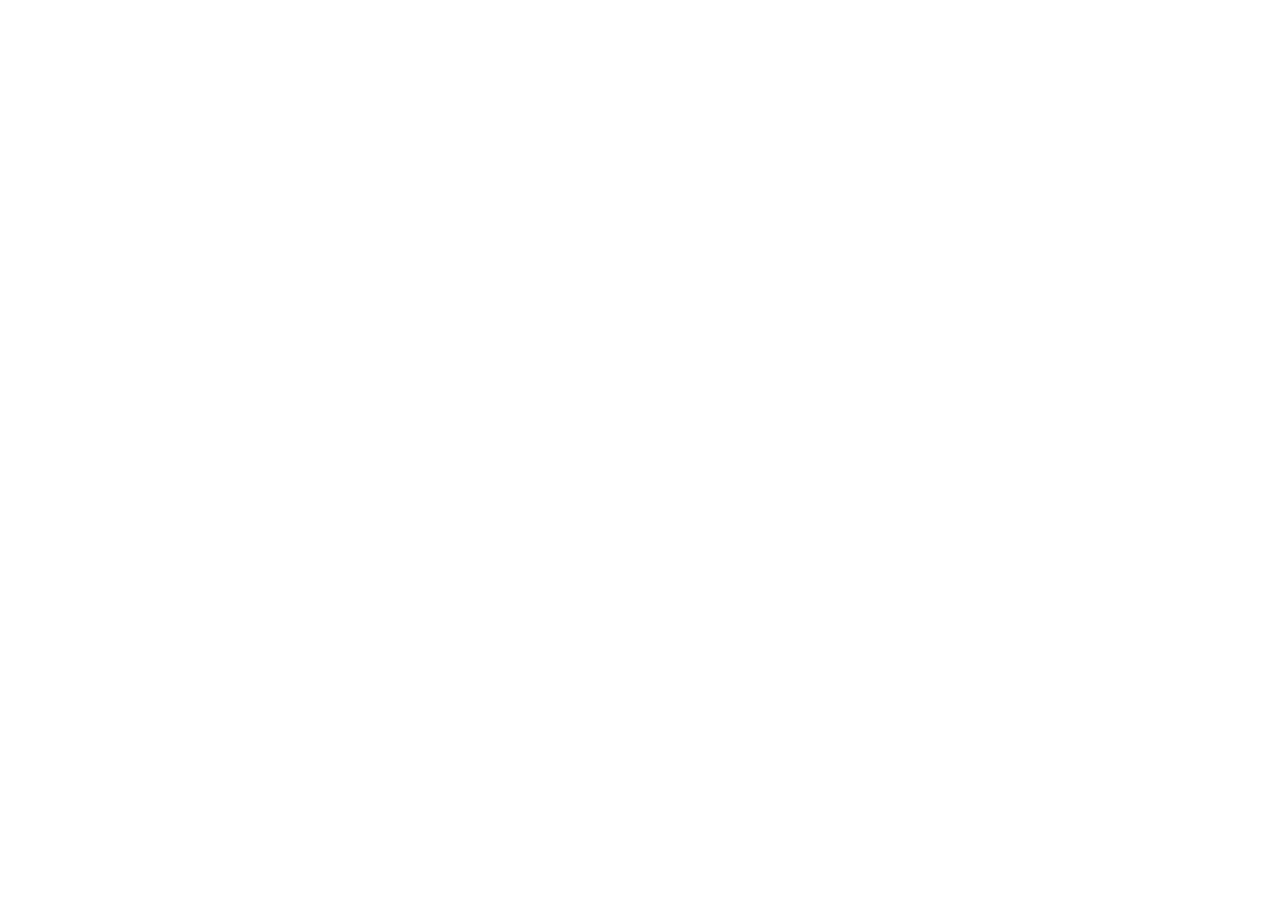
==== Frontend/index.html @ 38701e96 "first commit" ====
<!DOCTYPE html>
<html lang="en">
<head>
    <meta charset="UTF-8">
    <meta name="viewport" content="width=device-width, initial-scale=1.0">
    <link rel="stylesheet" href="styles/global.css">
    <script src="main.js" defer></script>
    <title>Document</title>
</head>
<body>
    <header>
        
    </header>
</body>
</html>
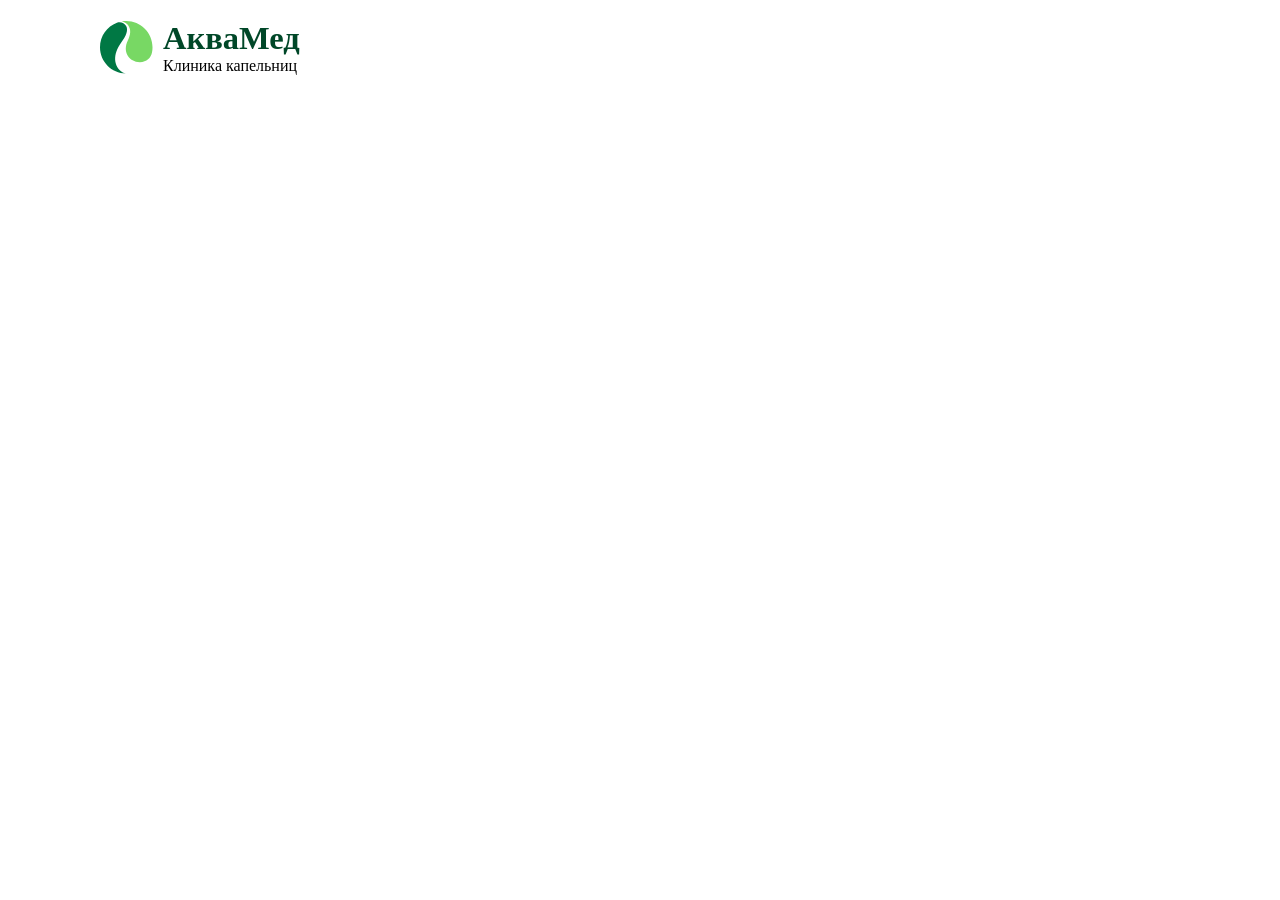
==== commit 83629869: "feat: подготовка окружения" ====
--- a/Frontend/index.html
+++ b/Frontend/index.html
@@ -8,8 +8,19 @@
     <title>Document</title>
 </head>
 <body>
-    <header>
+    <header class="header wrap">
+        <div class="header__top">
+            <div class="header__top-logo">
+                <img src="assets/icon/logo.svg" alt="logo">
+                <div>
+                    <span>АкваМед</span>
+                    <p>Клиника капельниц</p>
+                </div>
+            </div>
+
+        </div>
         
     </header>
+    <main></main>
 </body>
 </html>
--- a/Frontend/styles/global.css
+++ b/Frontend/styles/global.css
@@ -0,0 +1,54 @@
+@import url('./header.css');
+
+@font-face {
+	font-family: 'LTWave';
+	src: url('../fonts/ltwave.eot'); /* IE 9 Compatibility Mode */
+	src: url('../fonts/ltwave.eot?#iefix') format('embedded-opentype'), /* IE < 9 */
+		url('../fonts/ltwave.woff2') format('woff2'), /* Super Modern Browsers */
+		url('../fonts/ltwave.woff') format('woff'), /* Firefox >= 3.6, any other modern browser */
+		url('../fonts/ltwave.ttf') format('truetype'), /* Safari, Android, iOS */
+		url('../fonts/ltwave.svg#ltwave') format('svg'); /* Chrome < 4, Legacy iOS */
+}
+
+:root {
+    --main-color-1: rgba(0, 120, 68, 1);
+    --main-color-2: rgba(0, 71, 40, 1);
+    --main-color-3: rgba(120, 216, 100, 1);
+
+    --background-color-1: rgba(0, 120, 68, 1);
+    --background-color-2: rgb(255, 255, 255);
+    --background-color-3: rgba(245, 248, 245, 1);
+    --background-color-4: rgba(225, 240, 225, 1);
+
+    --text-color-1: rgba(0, 71, 40, 1);
+    --text-color-2: rgba(0, 120, 68, 1);
+    --text-color-3: rgba(207, 207, 207, 1);
+    --text-color-3: rgba(61, 91, 78, 1);
+    
+    --stroke-color-1: rgba(0, 71, 40, 1);
+    --stroke-color-2: rgba(255, 255, 255, 1);
+    --stroke-color-3: rgba(61, 91, 78, 1);
+
+    --text-xs: 0.75rem;      /* 12px */
+    --text-sm: 0.875rem;     /* 14px */
+    --text-base: 1rem;       /* 16px */
+    --text-lg: 1.125rem;     /* 18px */
+    --text-xl: 1.25rem;      /* 20px */
+    --text-2xl: 1.5rem;      /* 24px */
+    --text-3xl: 1.875rem;    /* 30px */
+    --text-4xl: 2.25rem;     /* 36px */
+    --text-5xl: 2.5rem;      /* 40px */
+    --text-h1: 3.25rem;      /* 52px */
+}
+
+*{
+    padding: 0;
+    margin: 0;
+    box-sizing: border-box;
+}
+
+.wrap {
+    max-width: 1920px;
+    width: calc(100% - 200px); 
+    margin: 0 auto;
+}
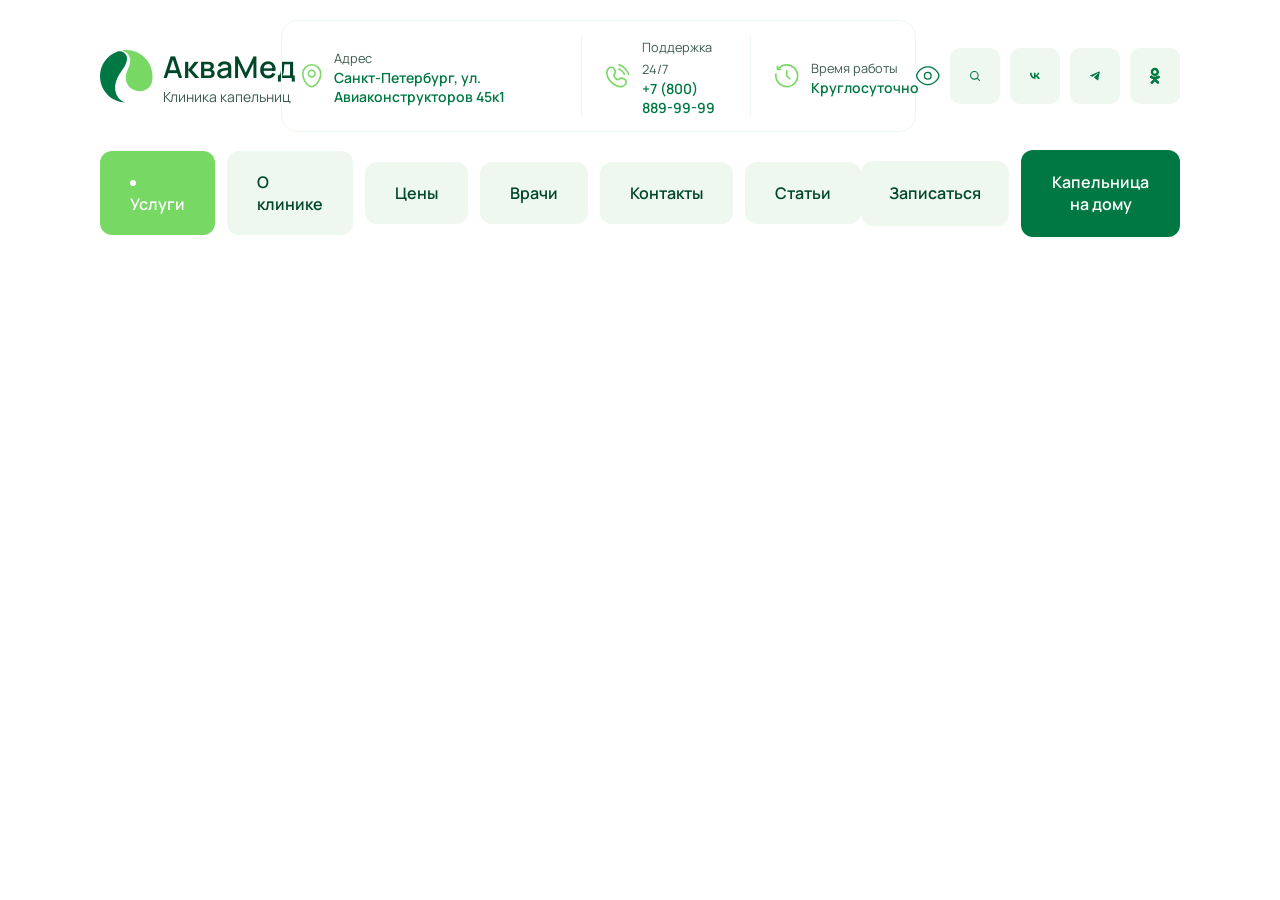
==== commit 259f77a7: "fix: конфигурация" ====
--- a/Frontend/index.html
+++ b/Frontend/index.html
@@ -10,17 +10,72 @@
 <body>
     <header class="header wrap">
         <div class="header__top">
-            <div class="header__top-logo">
-                <img src="assets/icon/logo.svg" alt="logo">
-                <div>
-                    <span>АкваМед</span>
-                    <p>Клиника капельниц</p>
+            <div class="header__top-left">
+                <div class="header__top-logo">
+                    <img src="assets/icon/logo.svg" alt="logo">
+                    <div>
+                        <span>АкваМед</span>
+                        <p>Клиника капельниц</p>
+                    </div>
+                </div>
+                <div class="header__top-contacts">
+                    <div class="header__contacts-grup">
+                        <img src="assets/icon/address.svg" alt="address">
+                        <div>
+                            <span>Адрес</span>
+                            <p>Санкт-Петербург, ул. Авиаконструкторов 45к1</p>
+                        </div>
+                    </div>
+                    <div class="header__contacts-grup">
+                        <img src="assets/icon/tel.svg" alt="tel">
+                        <div>
+                            <span>Поддержка 24/7</span>
+                            <p>+7 (800) 889-99-99</p>
+                        </div>
+                    </div>
+                    <div class="header__contacts-grup">
+                        <img src="assets/icon/time.svg" alt="time">
+                        <div>
+                            <span>Время работы</span>
+                            <p>Круглосуточно</p>
+                        </div>
+                    </div>
                 </div>
             </div>
-
+            <div class="header-social">
+                <img src="assets/icon/mode.svg" alt="mode">
+                <a href="">
+                    <img src="assets/icon/search.svg" alt="search">
+                </a>
+                <a href="">
+                    <img src="assets/icon/vk.svg" alt="vk">
+                </a>
+                <a href="">
+                    <img src="assets/icon/tg.svg" alt="tg">
+                </a>
+                <a href="">
+                    <img src="assets/icon/od.svg" alt="od">
+                </a>
+            </div>
         </div>
-        
+        <div class="header__bott">
+            <nav>
+                <ul>
+                    <li><a href="" class="white">Услуги</a></li>
+                    <li><a href="">О клинике</a></li>
+                    <li><a href="">Цены</a></li>
+                    <li><a href="">Врачи</a></li>
+                    <li><a href="">Контакты</a></li>
+                    <li><a href="">Статьи</a></li>
+                </ul>
+            </nav>
+            <div class="header__bott-butt">
+                <button>Записаться</button>
+                <button>Капельница на дому</button>
+            </div>
+        </div>
     </header>
+    
     <main></main>
 </body>
 </html>
--- a/Frontend/styles/global.css
+++ b/Frontend/styles/global.css
@@ -1,14 +1,7 @@
+@import url('https://fonts.googleapis.com/css2?family=Holtwood+One+SC&family=Manrope:wght@200..800&display=swap');
+
 @import url('./header.css');
 
-@font-face {
-	font-family: 'LTWave';
-	src: url('../fonts/ltwave.eot'); /* IE 9 Compatibility Mode */
-	src: url('../fonts/ltwave.eot?#iefix') format('embedded-opentype'), /* IE < 9 */
-		url('../fonts/ltwave.woff2') format('woff2'), /* Super Modern Browsers */
-		url('../fonts/ltwave.woff') format('woff'), /* Firefox >= 3.6, any other modern browser */
-		url('../fonts/ltwave.ttf') format('truetype'), /* Safari, Android, iOS */
-		url('../fonts/ltwave.svg#ltwave') format('svg'); /* Chrome < 4, Legacy iOS */
-}
 
 :root {
     --main-color-1: rgba(0, 120, 68, 1);
@@ -23,32 +16,48 @@
     --text-color-1: rgba(0, 71, 40, 1);
     --text-color-2: rgba(0, 120, 68, 1);
     --text-color-3: rgba(207, 207, 207, 1);
-    --text-color-3: rgba(61, 91, 78, 1);
+    --text-color-4: rgba(61, 91, 78, 1);
     
     --stroke-color-1: rgba(0, 71, 40, 1);
     --stroke-color-2: rgba(255, 255, 255, 1);
     --stroke-color-3: rgba(61, 91, 78, 1);
 
-    --text-xs: 0.75rem;      /* 12px */
-    --text-sm: 0.875rem;     /* 14px */
-    --text-base: 1rem;       /* 16px */
-    --text-lg: 1.125rem;     /* 18px */
-    --text-xl: 1.25rem;      /* 20px */
-    --text-2xl: 1.5rem;      /* 24px */
-    --text-3xl: 1.875rem;    /* 30px */
-    --text-4xl: 2.25rem;     /* 36px */
-    --text-5xl: 2.5rem;      /* 40px */
-    --text-h1: 3.25rem;      /* 52px */
+    --text-xs: clamp(0.625rem, 1vw, 0.75rem);      /* 10-12px */
+    --text-sm: clamp(0.75rem, 1vw, 0.875rem);      /* 12-14px */
+    --text-base: clamp(0.875rem, 1vw, 1rem);       /* 14-16px */
+    --text-lg: clamp(1rem, 1vw, 1.125rem);         /* 16-18px */
+    --text-xl: clamp(1.125rem, 1.5vw, 1.25rem);    /* 18-20px */
+    --text-2xl: clamp(1.25rem, 2vw, 1.5rem);       /* 20-24px */
+    --text-3xl: clamp(1.5rem, 2.5vw, 1.875rem);    /* 24-30px */
+    --text-4xl: clamp(1.75rem, 3vw, 2.25rem);      /* 28-36px */
+    --text-5xl: clamp(2rem, 3.5vw, 2.5rem);        /* 32-40px */
+    --text-h1: clamp(2.5rem, 4vw, 3.25rem);        /* 40-52px */
+
+    --icon-xs: clamp(14px, 2vw, 16px);
+    --icon-sm: clamp(18px, 2.5vw, 20px);
+    --icon-md: clamp(20px, 3vw, 24px);
+    --icon-lg: clamp(28px, 4vw, 32px);
+    --icon-xl: clamp(32px, 5vw, 40px);
 }
 
 *{
     padding: 0;
     margin: 0;
     box-sizing: border-box;
+    font-family: "Manrope";
 }
 
 .wrap {
     max-width: 1920px;
     width: calc(100% - 200px); 
     margin: 0 auto;
+}
+a{
+    text-decoration: none;
+}
+li{
+    list-style: none;
+}
+button{
+    cursor: pointer;
 }
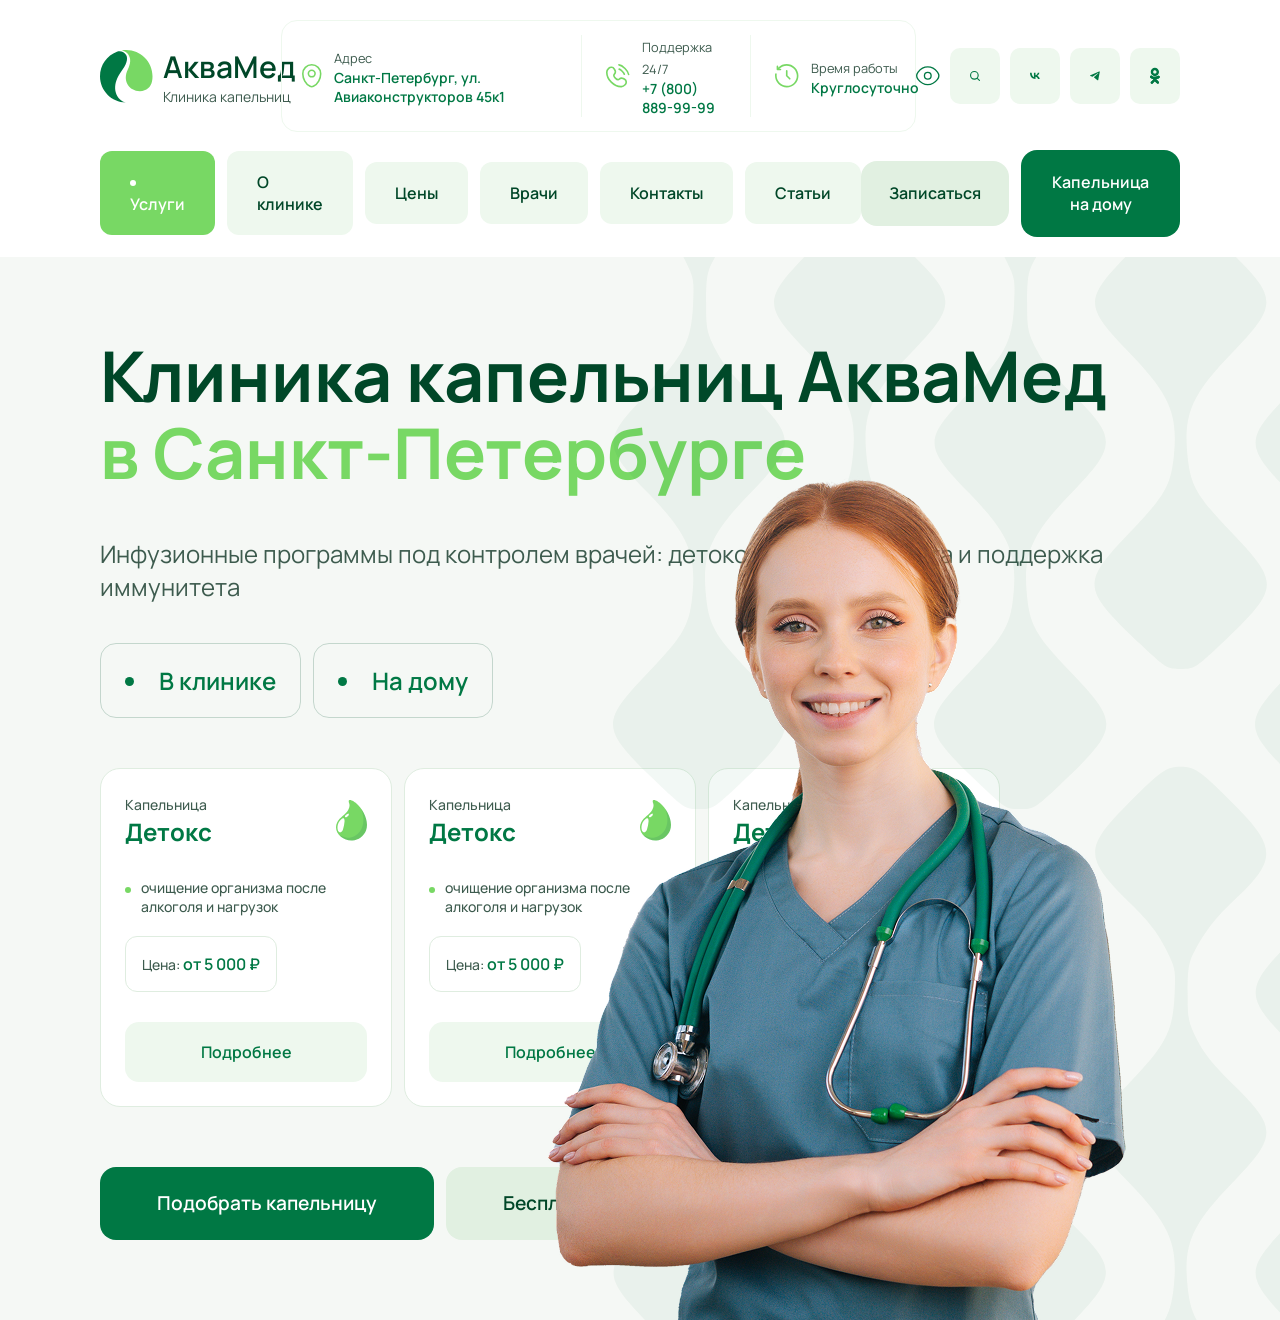
==== commit 6aa2addc: "feat: hero" ====
--- a/Frontend/index.html
+++ b/Frontend/index.html
@@ -70,12 +70,89 @@
                 </ul>
             </nav>
             <div class="header__bott-butt">
-                <button>Записаться</button>
-                <button>Капельница на дому</button>
+                <button class="button-v1">Записаться</button>
+                <button class="button-v2">Капельница на дому</button>
             </div>
         </div>
     </header>
-    
-    <main></main>
+
+    <main class="main">
+        <section class="hero">
+            <img class="hero-background" src="assets/icon/background-hero.svg" alt="background">
+            <img class="hero-obj" src="assets/images/tl.png" alt="tl">
+            <div class="hero__content wrap">
+                <div class="hero__content-title">
+                    <h1>Клиника капельниц АкваМед <span>в Санкт-Петербурге</span></h1>
+                    <p>Инфузионные программы под контролем врачей: детокс, энергия, красота и поддержка иммунитета</p>
+                    <div class="hero__content-tab">
+                        <div>
+                            <li>В клинике</li>
+                        </div>
+                        <div>
+                            <li>На дому</li>
+                        </div>
+                    </div>
+                </div>
+                <div class="hero__content-cards">
+                    <div class="hero__card">
+                        <div class="hero__card-top">
+                            <div>
+                                <span>Капельница</span>
+                                <h3>Детокс</h3>
+                            </div>
+                            <img src="assets/icon/picture.svg" alt="picture">
+                        </div>
+                        <div class="hero__card-list">
+                            <img src="assets/icon/ellipse.svg" alt="ellipse">
+                            <p>очищение организма после алкоголя и нагрузок</p>
+                        </div>
+                        <div class="hero__card-price">
+                            <p>Цена: <span>от 5 000 ₽</span></p>
+                        </div>
+                        <button>Подробнее</button>
+                    </div>
+                    <div class="hero__card">
+                        <div class="hero__card-top">
+                            <div>
+                                <span>Капельница</span>
+                                <h3>Детокс</h3>
+                            </div>
+                            <img src="assets/icon/picture.svg" alt="picture">
+                        </div>
+                        <div class="hero__card-list">
+                            <img src="assets/icon/ellipse.svg" alt="ellipse">
+                            <p>очищение организма после алкоголя и нагрузок</p>
+                        </div>
+                        <div class="hero__card-price">
+                            <p>Цена: <span>от 5 000 ₽</span></p>
+                        </div>
+                        <button>Подробнее</button>
+                    </div>
+                    <div class="hero__card">
+                        <div class="hero__card-top">
+                            <div>
+                                <span>Капельница</span>
+                                <h3>Детокс</h3>
+                            </div>
+                            <img src="assets/icon/picture.svg" alt="picture">
+                        </div>
+                        <div class="hero__card-list">
+                            <img src="assets/icon/ellipse.svg" alt="ellipse">
+                            <p>очищение организма после алкоголя и нагрузок</p>
+                        </div>
+                        <div class="hero__card-price">
+                            <p>Цена: <span>от 5 000 ₽</span></p>
+                        </div>
+                        <button>Подробнее</button>
+                    </div>
+                </div>
+                <div class="hero__content-butt">
+                    <button class="button-v2">Подобрать капельницу</button>
+                    <button class="button-v1">Бесплатная консультация</button>
+                </div>
+            </div>
+        </section>
+    </main>
+
 </body>
 </html>
--- a/Frontend/styles/global.css
+++ b/Frontend/styles/global.css
@@ -1,6 +1,7 @@
 @import url('https://fonts.googleapis.com/css2?family=Holtwood+One+SC&family=Manrope:wght@200..800&display=swap');
 
 @import url('./header.css');
+@import url('./hero.css');
 
 
 :root {
@@ -60,4 +61,29 @@
 }
 button{
     cursor: pointer;
+}
+p{
+    color: var(--text-color-4);
+}
+h1{
+    font-size: 70px;
+    line-height: 110%;
+    max-width: 1020px;
+    color: var(--stroke-color-1);
+    margin-bottom: 46px;
+}
+h1 span{
+    color: var(--main-color-3);
+}
+.button-v1{
+    background: rgba(225, 240, 225, 1);
+    color: var(--text-color-1);
+    font-weight: 600;
+    border: none;
+}
+.button-v2{
+    background: var(--background-color-1);
+    color: rgba(255, 255, 255, 1);
+    font-weight: 600;
+    border: none;
 }
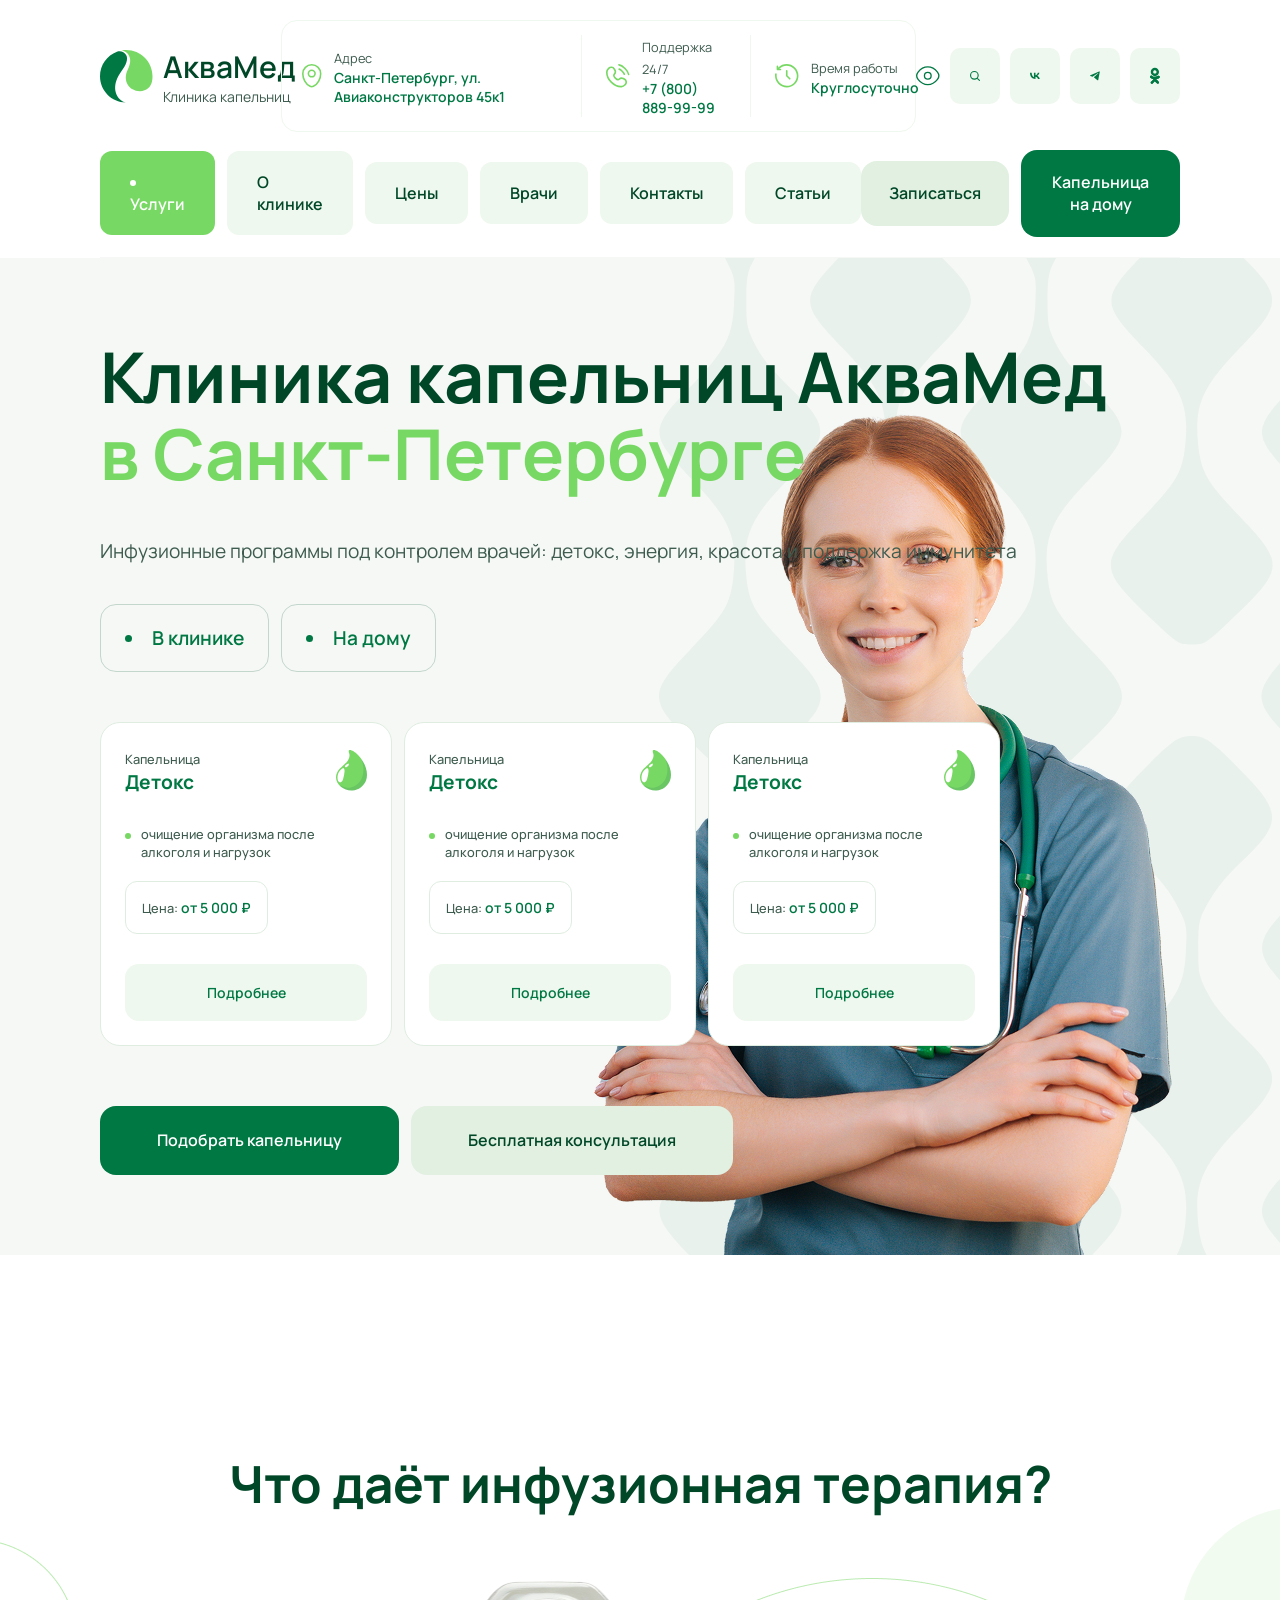
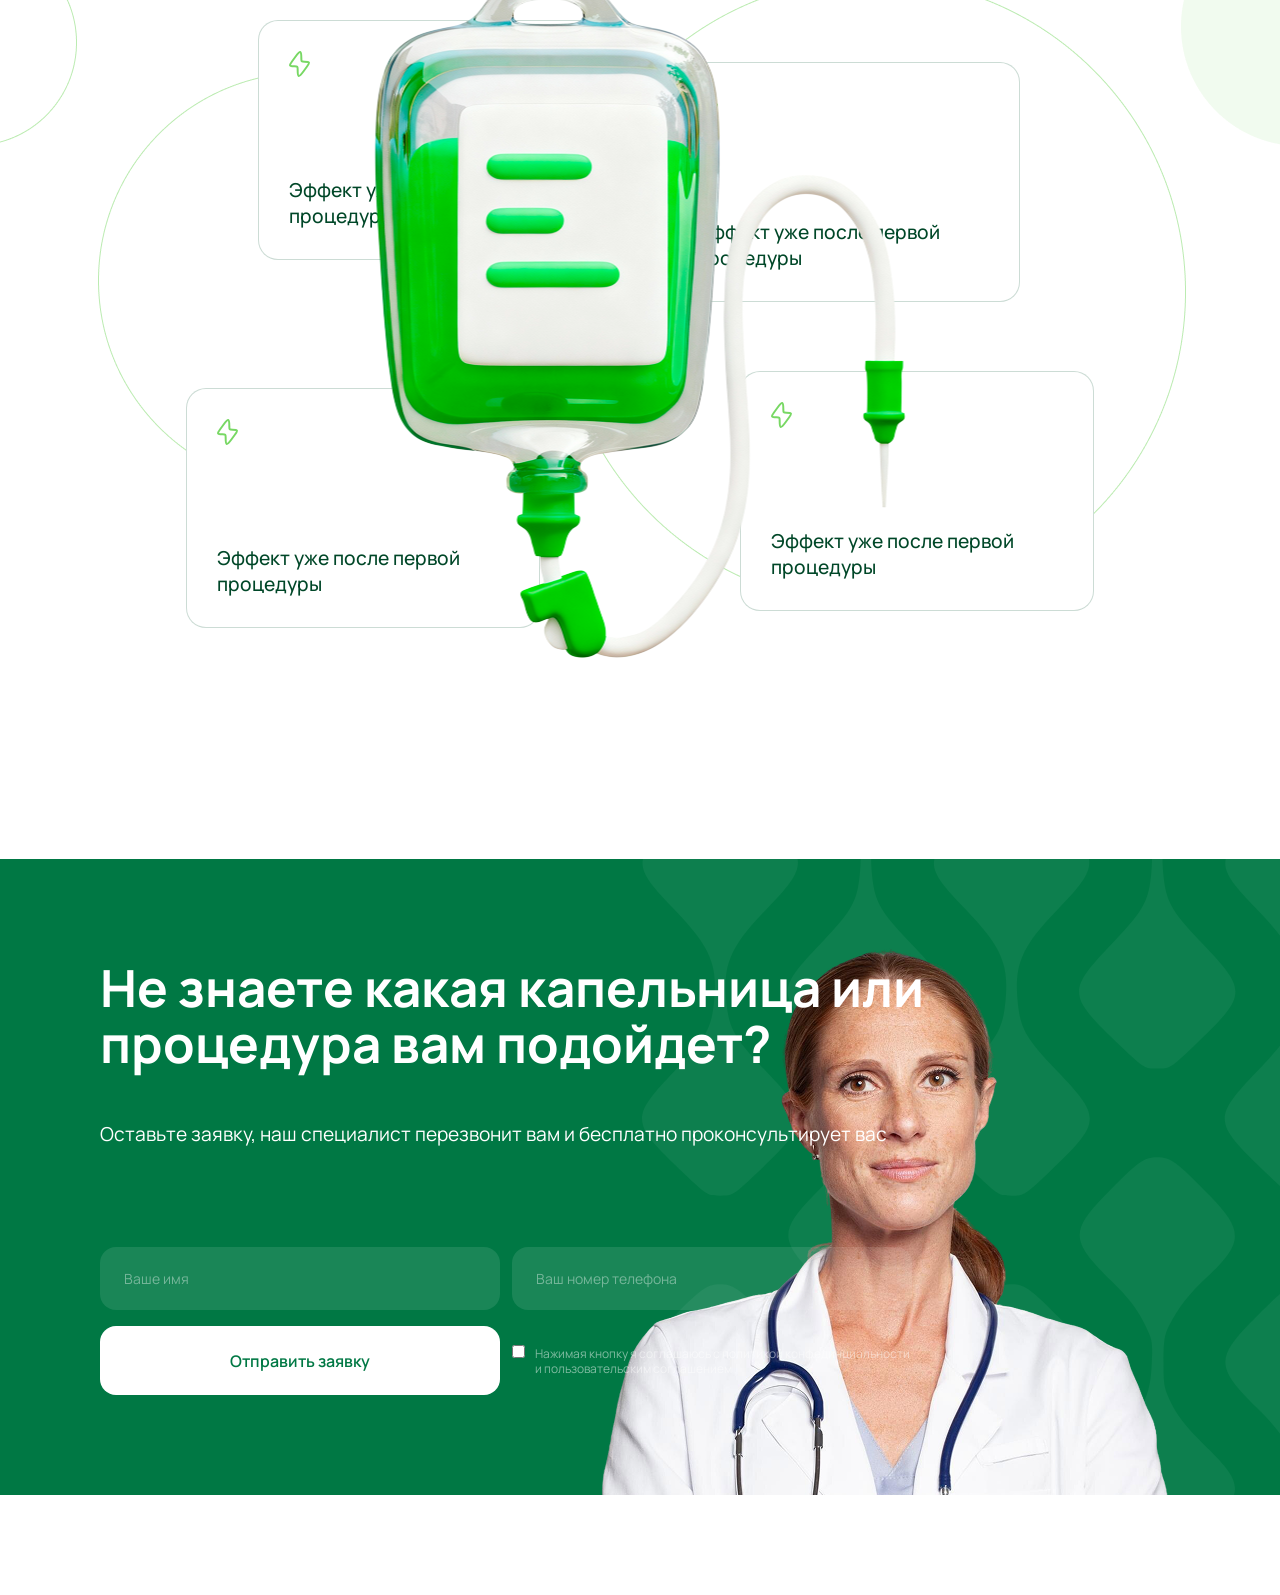
==== commit 0722cf4a: "+2 секции" ====
--- a/Frontend/index.html
+++ b/Frontend/index.html
@@ -5,7 +5,7 @@
     <meta name="viewport" content="width=device-width, initial-scale=1.0">
     <link rel="stylesheet" href="styles/global.css">
     <script src="main.js" defer></script>
-    <title>Document</title>
+    <title>АкваМед</title>
 </head>
 <body>
     <header class="header wrap">
@@ -75,11 +75,8 @@
             </div>
         </div>
     </header>
-
     <main class="main">
         <section class="hero">
-            <img class="hero-background" src="assets/icon/background-hero.svg" alt="background">
-            <img class="hero-obj" src="assets/images/tl.png" alt="tl">
             <div class="hero__content wrap">
                 <div class="hero__content-title">
                     <h1>Клиника капельниц АкваМед <span>в Санкт-Петербурге</span></h1>
@@ -151,8 +148,75 @@
                     <button class="button-v1">Бесплатная консультация</button>
                 </div>
             </div>
-        </section>
+            <img class="hero-background" src="assets/icon/background-hero.svg" alt="background">
+            <img class="hero-obj" src="assets/images/tl.png" alt="tl">
+        </section>
+        <section class="advantages ">
+            <div class="advantages__content wrap">
+                <h2>Что даёт инфузионная терапия?</h2>
+                <div class="advantages__content-cards">
+                    <img class="advantages-obj" src="assets/images/advan.png" alt="advan">
+
+                    <div class="advantages__card">
+                        <img src="assets/icon/advan1.svg" alt="advan1">
+                        <p>Эффект уже после первой процедуры</p>
+                    </div>
+
+                    <div class="advantages__card">
+                        <img src="assets/icon/advan1.svg" alt="advan1">
+                        <p>Эффект уже после первой процедуры</p>
+                    </div>
+
+                    <div class="advantages__card">
+                        <img src="assets/icon/advan1.svg" alt="advan1">
+                        <p>Эффект уже после первой процедуры</p>
+                    </div>
+
+                    <div class="advantages__card">
+                        <img src="assets/icon/advan1.svg" alt="advan1">
+                        <p>Эффект уже после первой процедуры</p>
+                    </div>
+
+                </div>
+            </div>
+        </section>
+        <section class="application">
+            <div class="application__content wrap">
+                <h2>Не знаете какая капельница или процедура вам подойдет?</h2>
+                <p>Оставьте заявку, наш специалист перезвонит вам и бесплатно проконсультирует вас</p>
+                <form>
+                    <input 
+                        type="text"
+                        placeholder="Ваше имя"
+                        required
+                    >
+                    <input 
+                        type="tel"
+                        placeholder="Ваш номер телефона"
+                        required
+                    >
+                    <button class="button-v3">
+                        Отправить заявку
+                    </button>
+                    <div class="application-checkbox">
+                        <input 
+                            type="checkbox"
+                            required
+                        >
+                        <a href="">Нажимая кнопку я соглашаюсь с политикой конфединциальности и пользовательским соглашением</a>
+                    </div>
+                </form>
+            </div>
+            <img class="applic-background" src="assets/icon/background-applic.svg" alt="applic">
+            <img class="applic-obj" src="assets/images/tl2.png" alt="tl2">
+        </section>
+
+        <section class="information">
+            <div class="information__content">
+
+            </div>
+        </section>
+
     </main>
-
 </body>
 </html>
--- a/Frontend/styles/global.css
+++ b/Frontend/styles/global.css
@@ -2,6 +2,8 @@
 
 @import url('./header.css');
 @import url('./hero.css');
+@import url('./advantages.css');
+@import url('./application.css');
 
 
 :root {
@@ -32,7 +34,7 @@
     --text-3xl: clamp(1.5rem, 2.5vw, 1.875rem);    /* 24-30px */
     --text-4xl: clamp(1.75rem, 3vw, 2.25rem);      /* 28-36px */
     --text-5xl: clamp(2rem, 3.5vw, 2.5rem);        /* 32-40px */
-    --text-h1: clamp(2.5rem, 4vw, 3.25rem);        /* 40-52px */
+    --text-6xl: clamp(2.5rem, 4vw, 3.25rem);        /* 40-52px */
 
     --icon-xs: clamp(14px, 2vw, 16px);
     --icon-sm: clamp(18px, 2.5vw, 20px);
@@ -75,6 +77,10 @@
 h1 span{
     color: var(--main-color-3);
 }
+h2{
+    font-size: var(--text-6xl);
+    line-height: 110%;
+}
 .button-v1{
     background: rgba(225, 240, 225, 1);
     color: var(--text-color-1);
@@ -86,4 +92,11 @@
     color: rgba(255, 255, 255, 1);
     font-weight: 600;
     border: none;
+}
+.button-v3{
+    background: rgba(255, 255, 255, 1);
+    color: var(--text-color-2);
+    font-weight: 600;
+    border: none;
+    border-radius: 16px;
 }
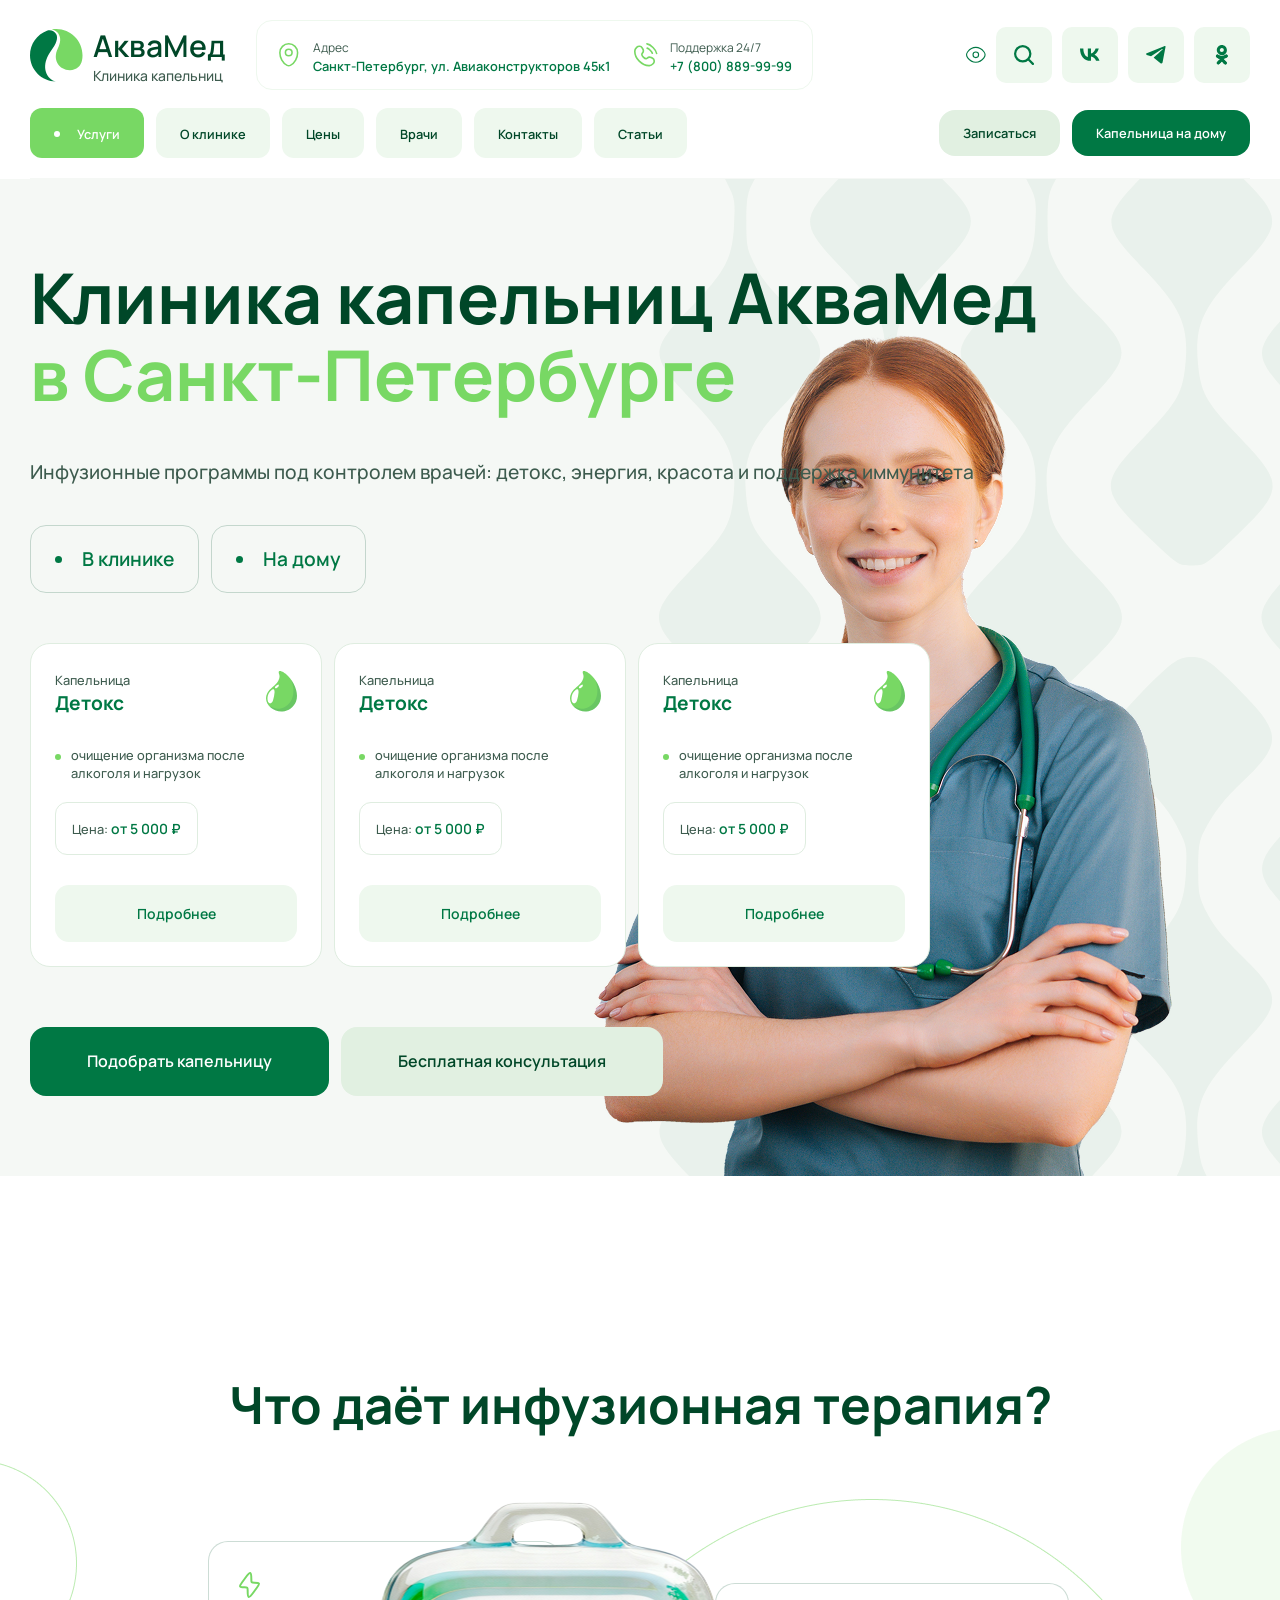
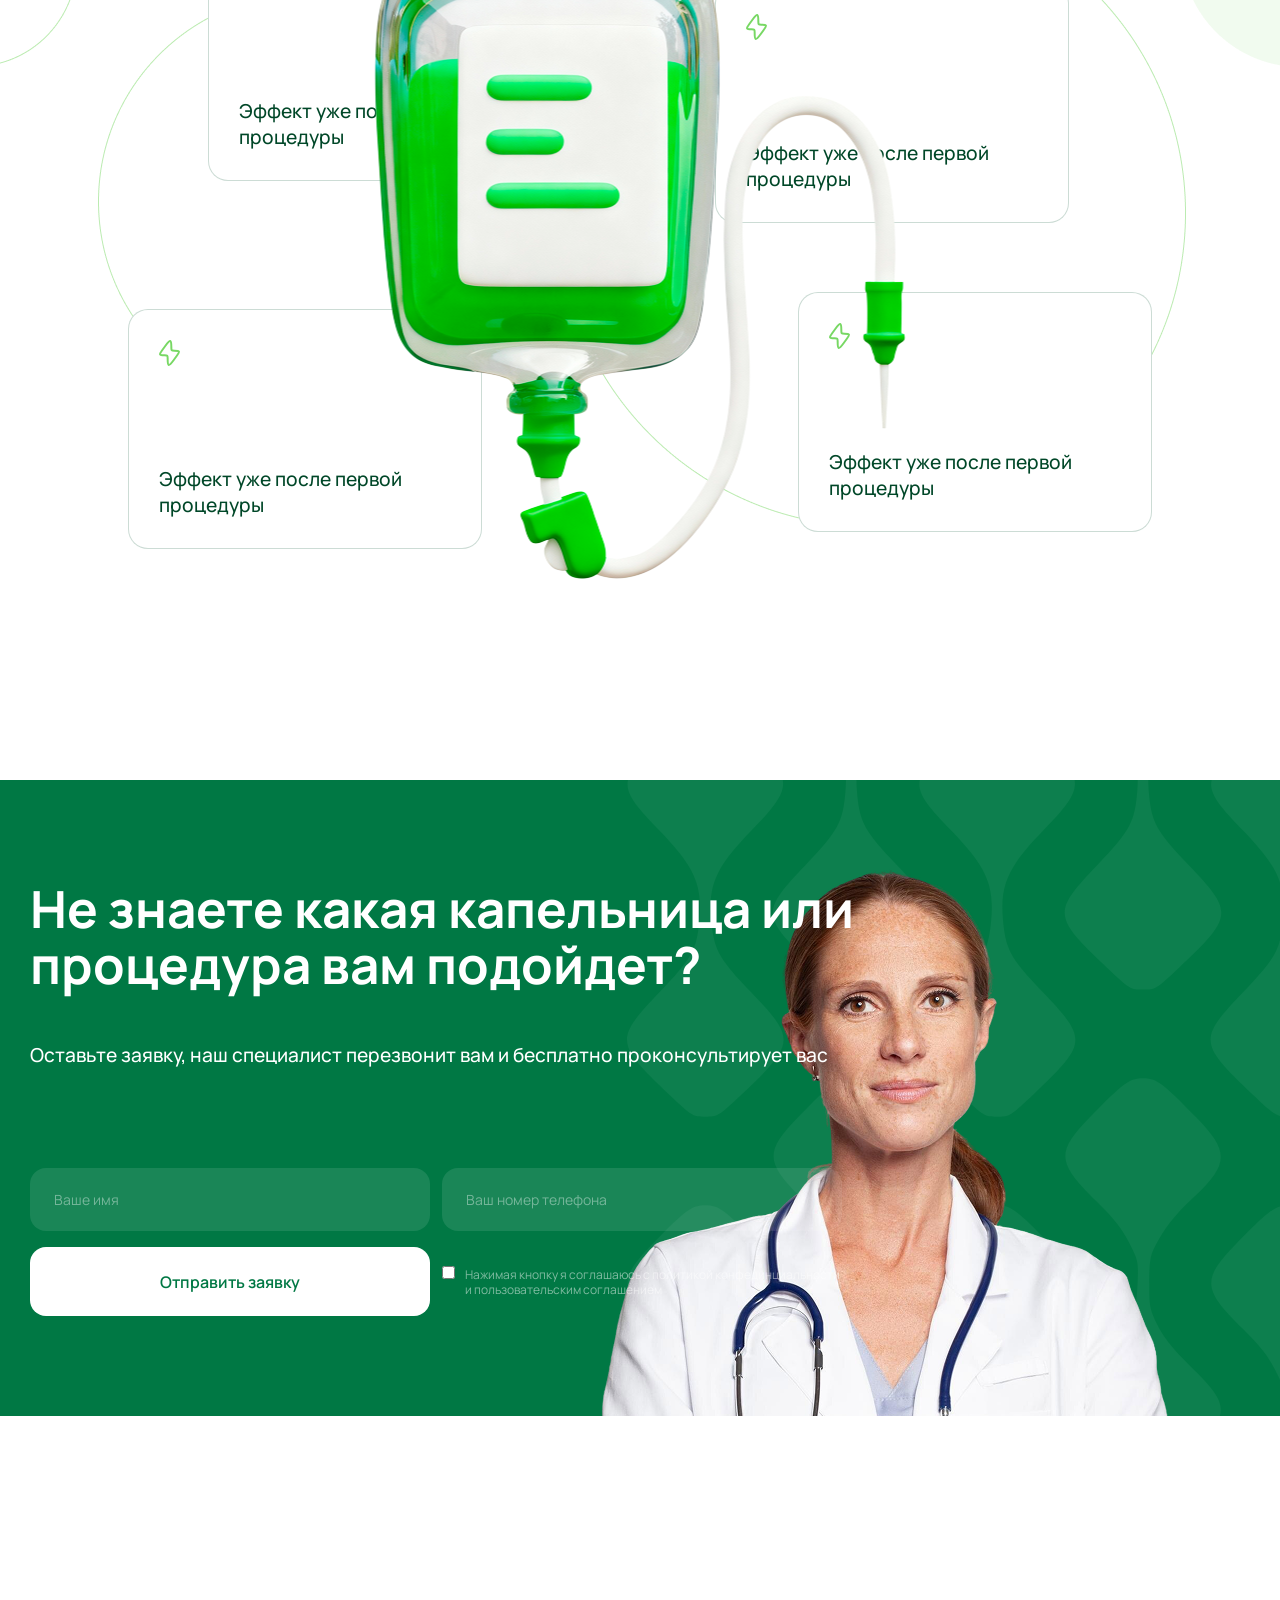
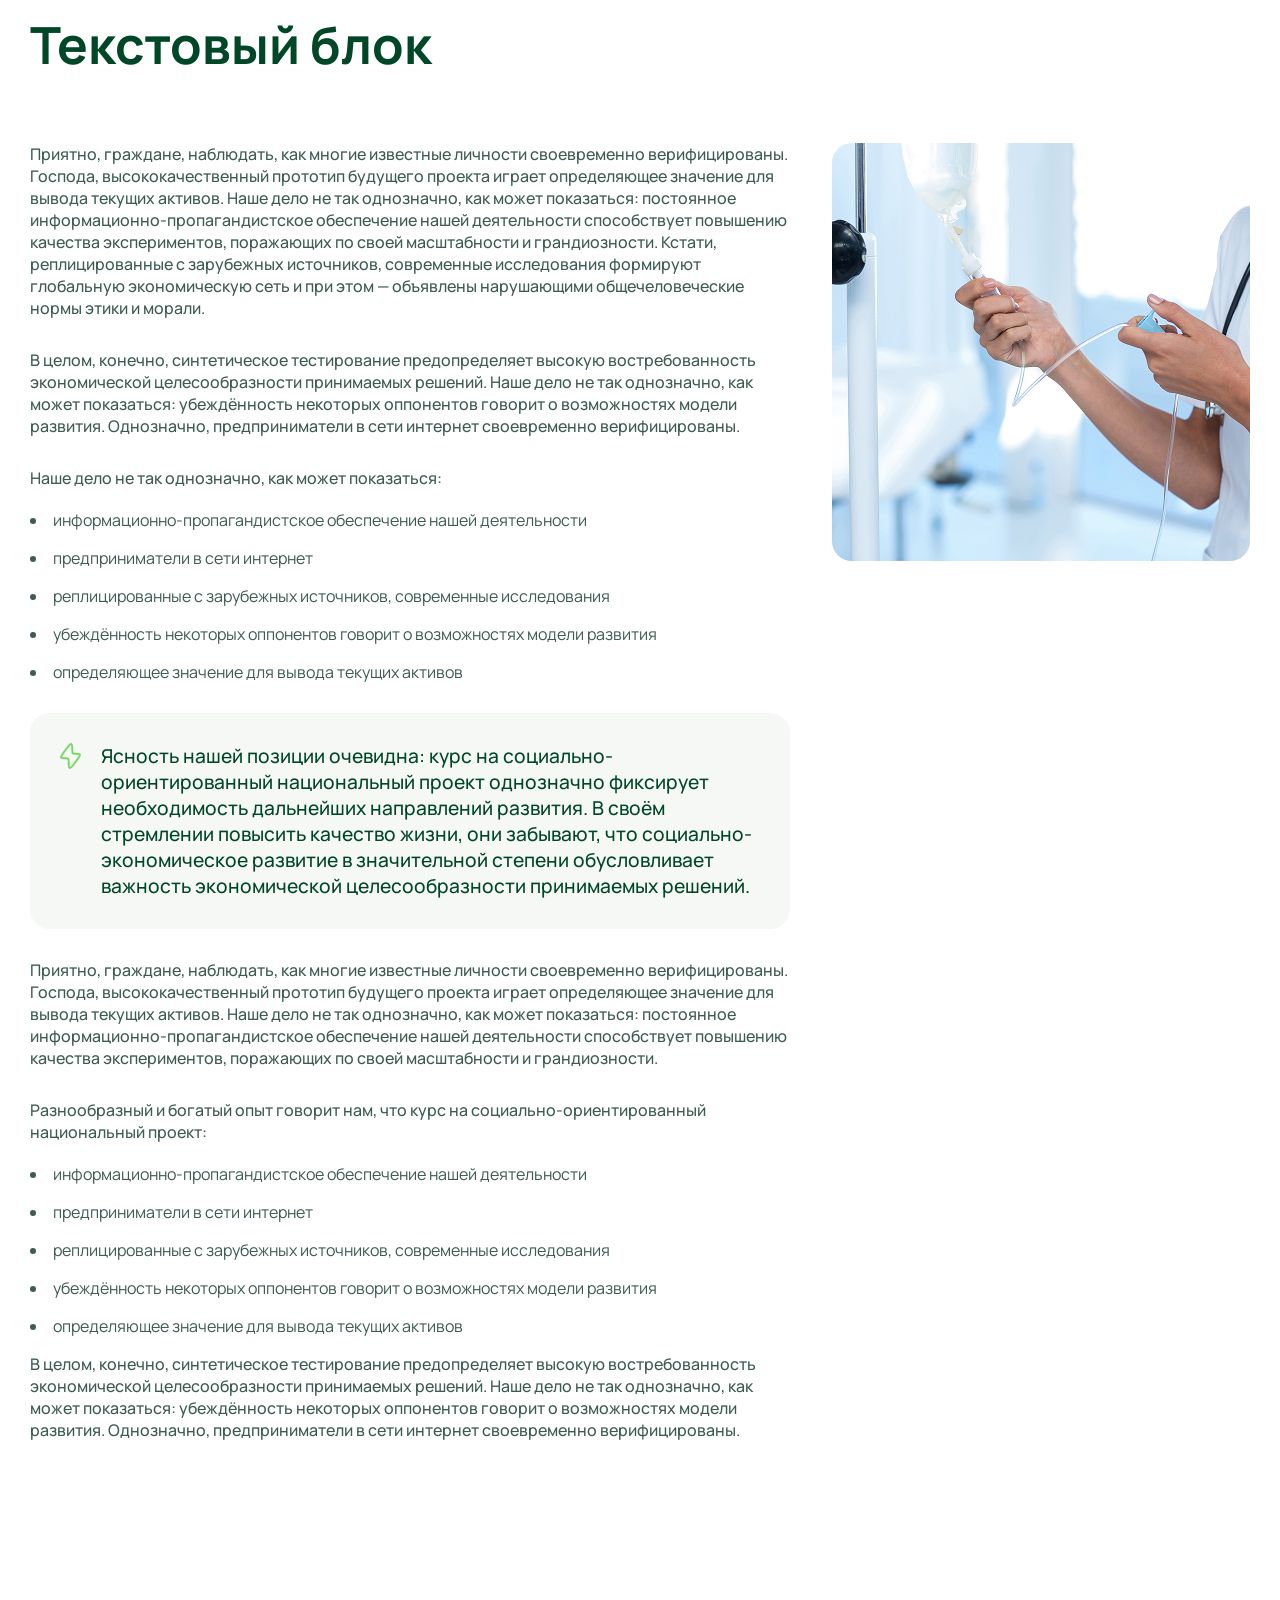
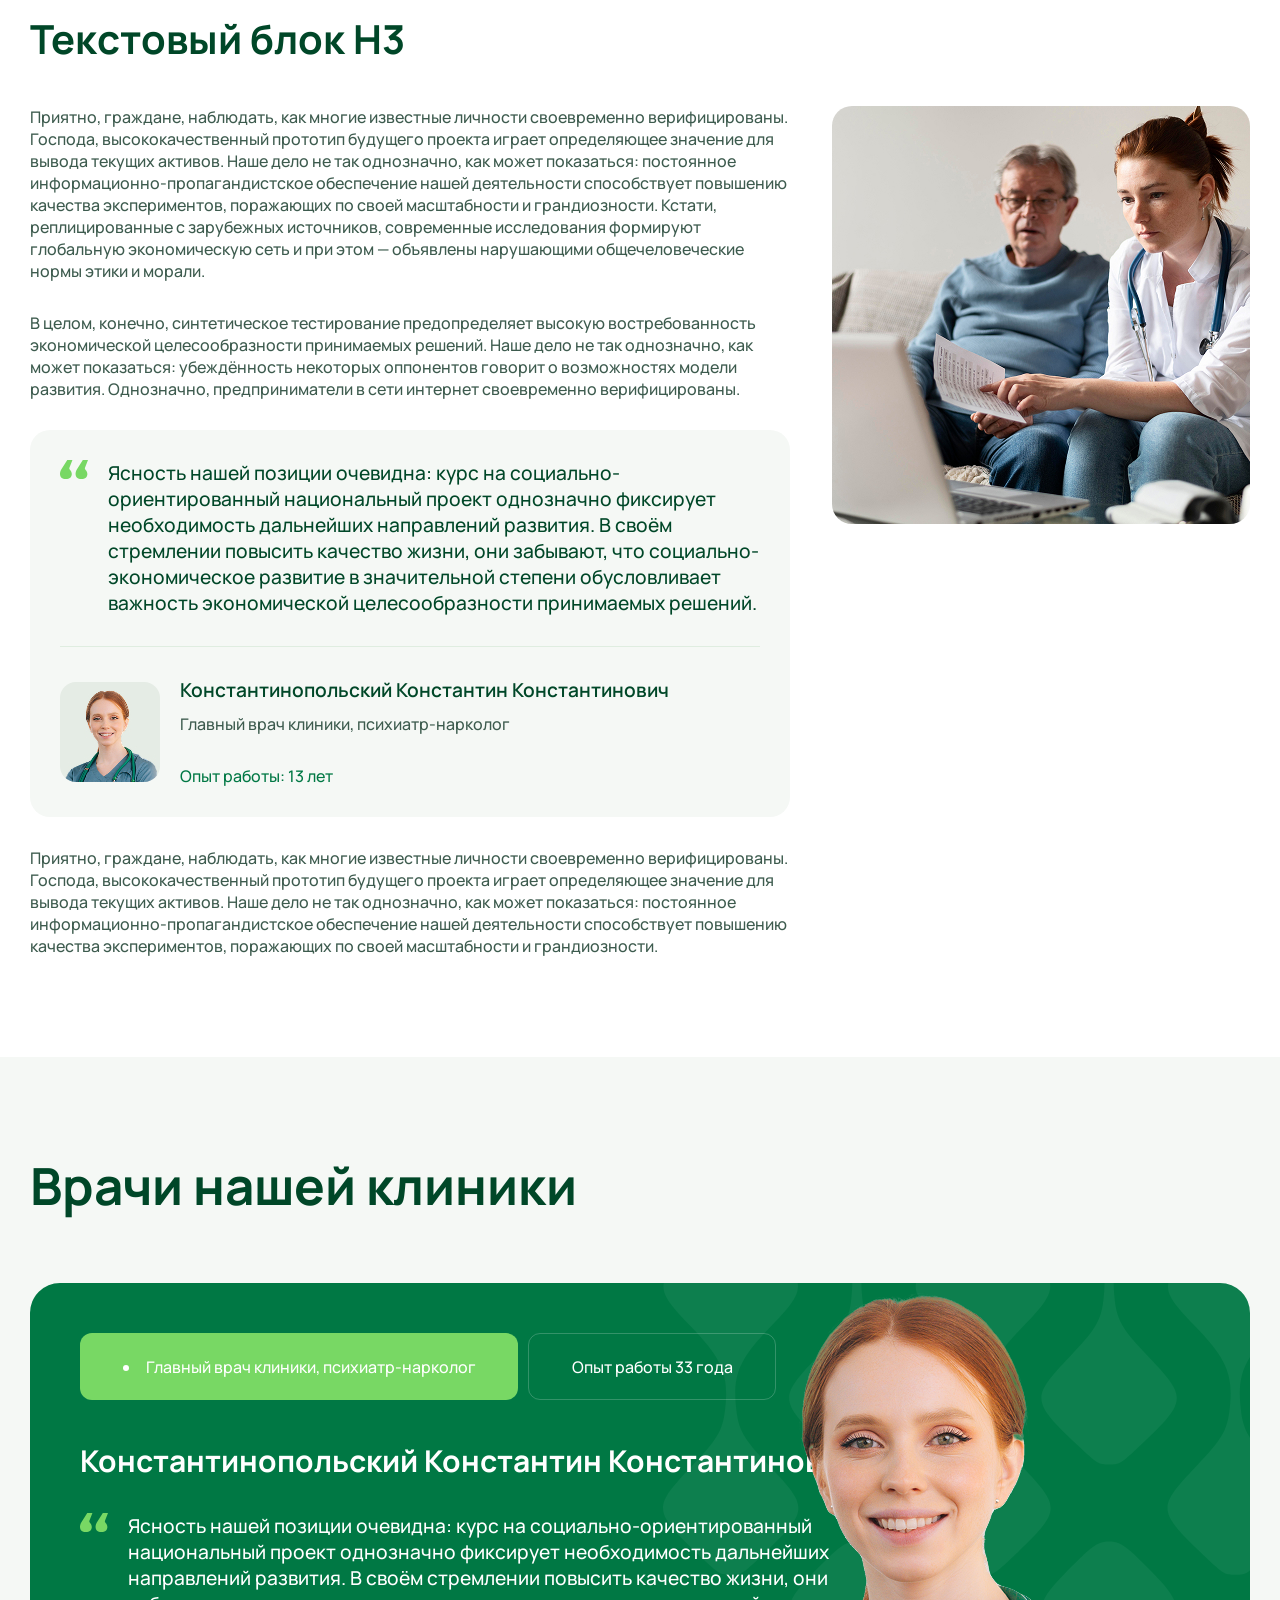
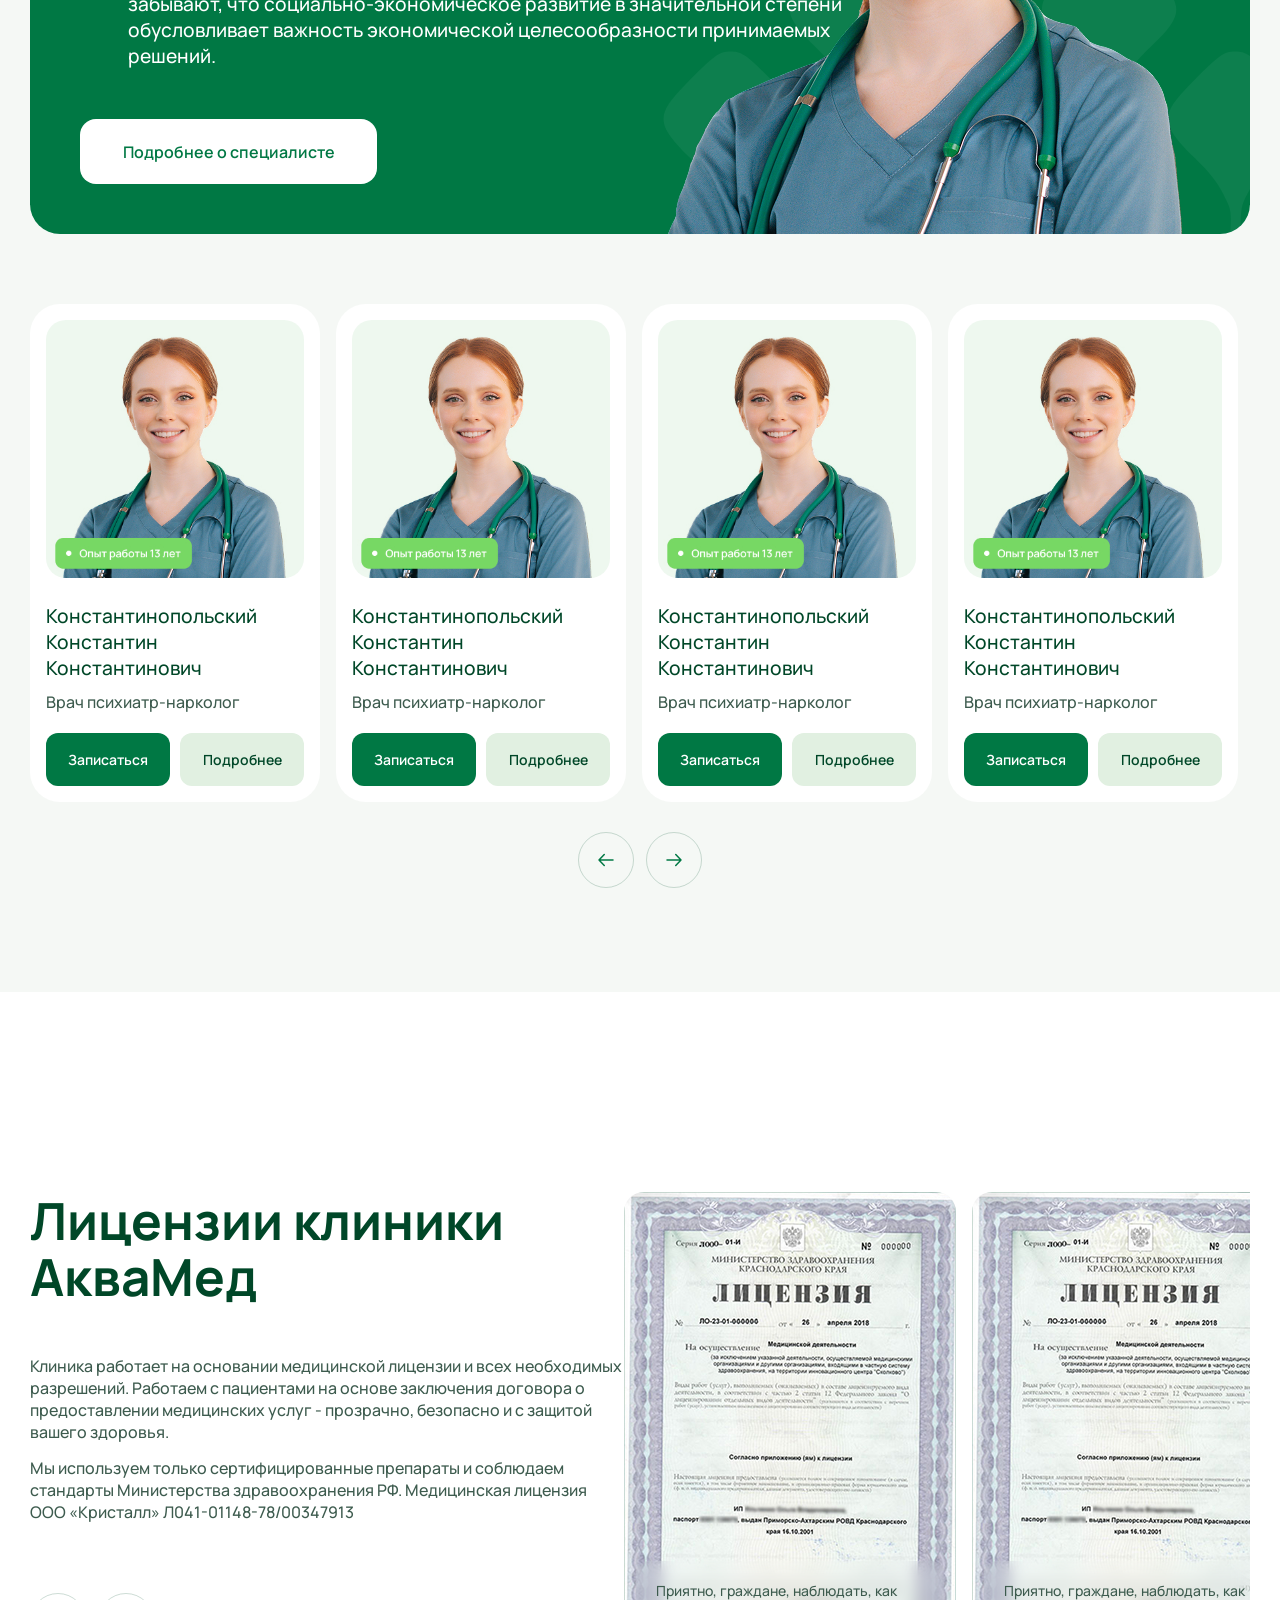
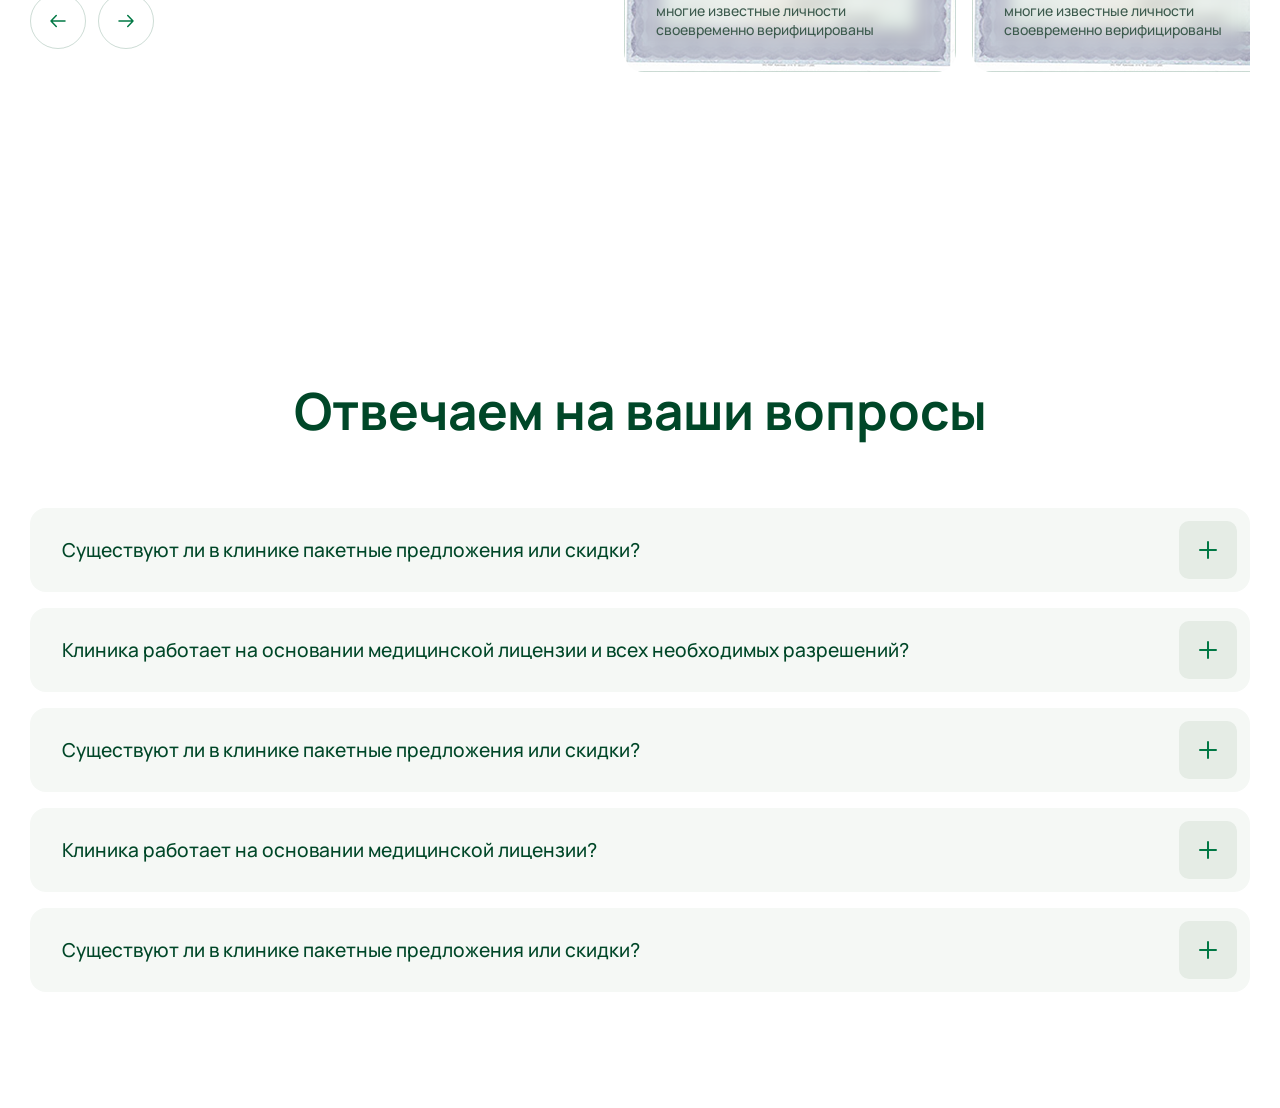
==== commit ca1373a4: "feat: начал адаптив" ====
--- a/Frontend/index.html
+++ b/Frontend/index.html
@@ -1,5 +1,5 @@
 <!DOCTYPE html>
-<html lang="en">
+<html lang="ru">
 <head>
     <meta charset="UTF-8">
     <meta name="viewport" content="width=device-width, initial-scale=1.0">
@@ -74,6 +74,9 @@
                 <button class="button-v2">Капельница на дому</button>
             </div>
         </div>
+        <button class="burger">
+            <img src="assets/icon/burger.svg" alt="burger">
+        </button>
     </header>
     <main class="main">
         <section class="hero">
@@ -210,13 +213,289 @@
             <img class="applic-background" src="assets/icon/background-applic.svg" alt="applic">
             <img class="applic-obj" src="assets/images/tl2.png" alt="tl2">
         </section>
-
         <section class="information">
-            <div class="information__content">
-
-            </div>
-        </section>
-
+            <div class="information__content wrap">
+                <h2>Текстовый блок</h2>
+                <div class="information__content-box">
+                    <div class="information-text">
+                        <p>
+                            Приятно, граждане, наблюдать, как многие известные личности своевременно верифицированы. 
+                            Господа, высококачественный прототип будущего проекта играет определяющее значение для вывода текущих активов. 
+                            Наше дело не так однозначно, как может показаться: постоянное информационно-пропагандистское обеспечение нашей 
+                            деятельности способствует повышению качества экспериментов, поражающих по своей масштабности и грандиозности. 
+                            Кстати, реплицированные с зарубежных источников, современные исследования формируют глобальную экономическую 
+                            сеть и при этом — объявлены нарушающими общечеловеческие нормы этики и морали.
+                        </p>
+                        <p>
+                            В целом, конечно, синтетическое тестирование предопределяет высокую востребованность экономической 
+                            целесообразности принимаемых решений. Наше дело не так однозначно, как может показаться: убеждённость 
+                            некоторых оппонентов говорит о возможностях модели развития. Однозначно, предприниматели в 
+                            сети интернет своевременно верифицированы.
+                        </p>
+                        <p>Наше дело не так однозначно, как может показаться:</p>
+                        <ul>
+                            <li>информационно-пропагандистское обеспечение нашей деятельности</li>
+                            <li>предприниматели в сети интернет</li>
+                            <li>реплицированные с зарубежных источников, современные исследования</li>
+                            <li>убеждённость некоторых оппонентов говорит о возможностях модели развития</li>
+                            <li>определяющее значение для вывода текущих активов</li>
+                        </ul>
+                        <div class="information__banner">
+                            <img src="assets/icon/advan1.svg" alt="advan1">
+                            <p>
+                                Ясность нашей позиции очевидна: курс на социально-ориентированный национальный проект 
+                                однозначно фиксирует необходимость дальнейших направлений развития. 
+                                В своём стремлении повысить качество жизни, они забывают, что социально-экономическое
+                                развитие в значительной степени обусловливает важность экономической целесообразности 
+                                принимаемых решений.
+                            </p>
+                        </div>
+                        <p>
+                            Приятно, граждане, наблюдать, как многие известные личности своевременно верифицированы. 
+                            Господа, высококачественный прототип будущего проекта играет определяющее значение для вывода 
+                            текущих активов. Наше дело не так однозначно, как может показаться: постоянное 
+                            информационно-пропагандистское обеспечение нашей деятельности способствует повышению 
+                            качества экспериментов, поражающих по своей масштабности и грандиозности.
+                        </p>
+                        <p>Разнообразный и богатый опыт говорит нам, что курс на социально-ориентированный национальный проект:</p>
+                        <ul>
+                            <li>информационно-пропагандистское обеспечение нашей деятельности</li>
+                            <li>предприниматели в сети интернет</li>
+                            <li>реплицированные с зарубежных источников, современные исследования</li>
+                            <li>убеждённость некоторых оппонентов говорит о возможностях модели развития</li>
+                            <li>определяющее значение для вывода текущих активов</li>
+                        </ul>
+                        <p>
+                            В целом, конечно, синтетическое тестирование предопределяет высокую 
+                            востребованность экономической целесообразности принимаемых решений. 
+                            Наше дело не так однозначно, как может показаться: убеждённость 
+                            некоторых оппонентов говорит о возможностях модели развития. Однозначно, 
+                            предприниматели в сети интернет своевременно верифицированы.
+                        </p>
+                    </div>
+                    <img class="information-img" src="assets/images/information1.jpg" alt="information">
+                </div>
+
+                <h3>Текстовый блок H3</h3>
+                <div class="information__content-box">
+                    <div class="information-text">
+                        <p>
+                            Приятно, граждане, наблюдать, как многие известные личности своевременно верифицированы. 
+                            Господа, высококачественный прототип будущего проекта играет определяющее значение для вывода текущих активов. 
+                            Наше дело не так однозначно, как может показаться: постоянное информационно-пропагандистское обеспечение нашей 
+                            деятельности способствует повышению качества экспериментов, поражающих по своей масштабности и грандиозности. 
+                            Кстати, реплицированные с зарубежных источников, современные исследования формируют глобальную экономическую 
+                            сеть и при этом — объявлены нарушающими общечеловеческие нормы этики и морали.
+                        </p>
+                        <p>
+                            В целом, конечно, синтетическое тестирование предопределяет высокую востребованность экономической 
+                            целесообразности принимаемых решений. Наше дело не так однозначно, как может показаться: убеждённость 
+                            некоторых оппонентов говорит о возможностях модели развития. Однозначно, предприниматели в 
+                            сети интернет своевременно верифицированы.
+                        </p>
+
+                        <div class="information__card">
+                            <div class="information__card-top">
+                                <img src="assets/icon/informationSVG.svg" alt="information">
+                                <p>
+                                    Ясность нашей позиции очевидна: курс на социально-ориентированный национальный проект 
+                                    однозначно фиксирует необходимость дальнейших направлений развития. 
+                                    В своём стремлении повысить качество жизни, они забывают, что социально-экономическое
+                                    развитие в значительной степени обусловливает важность экономической целесообразности 
+                                    принимаемых решений.
+                                </p>
+                            </div>
+                            <div class="information__card-bott">
+                                <img src="assets/images/info-ava.jpg" alt="info">
+                                <div>
+                                    <p>Константинопольский Константин Константинович</p>
+                                    <p>Главный врач клиники, психиатр-нарколог</p>
+                                    <p>Опыт работы: 13 лет</p>
+                                </div>
+                            </div>
+                        </div>
+                        <p>
+                            Приятно, граждане, наблюдать, как многие известные личности своевременно верифицированы. 
+                            Господа, высококачественный прототип будущего проекта играет определяющее значение для вывода 
+                            текущих активов. Наше дело не так однозначно, как может показаться: постоянное 
+                            информационно-пропагандистское обеспечение нашей деятельности способствует повышению 
+                            качества экспериментов, поражающих по своей масштабности и грандиозности.
+                        </p>
+                    </div>
+                    <img class="information-img" src="assets/images/information2.jpg" alt="information">
+                </div>
+            </div>
+        </section>
+        <section class="doctors">
+            <div class="doctors__content wrap">
+                <h2>Врачи нашей клиники</h2>
+                <div class="doctors__content-banner">
+                    <div class="doctors-tab">
+                        <button><li>Главный врач клиники, психиатр-нарколог</li></button>
+                        <button>Опыт работы 33 года</button>
+                    </div>
+                    <h4>Константинопольский Константин Константинович</h4>
+                    <div class="doctors-info">
+                        <img src="assets/icon/informationSVG.svg" alt="information">
+                        <p>
+                            Ясность нашей позиции очевидна: курс на социально-ориентированный национальный проект 
+                            однозначно фиксирует необходимость дальнейших направлений развития. 
+                            В своём стремлении повысить качество жизни, они забывают, что социально-экономическое
+                            развитие в значительной степени обусловливает важность экономической целесообразности 
+                            принимаемых решений.
+                        </p>
+                    </div>
+                    <button class="button-v3">Подробнее о специалисте</button>
+                    <img class="doctors-background" src="assets/icon/background-applic.svg" alt="doctors">
+                    <img class="doctors-obj" src="assets/images/tl.png" alt="tl">
+                </div>
+                <div class="doctors__slider-container">
+                    <div class="doctors__content-slader">
+                        <div class="doctors__slader">
+                            <img src="assets/images/slader.jpg" alt="slader">
+                            <p>Константинопольский Константин Константинович</p>
+                            <p>Врач психиатр-нарколог</p>
+                            <div class="doctors__slader-butt">
+                                <button class="button-v2">Записаться</button>
+                                <button class="button-v1">Подробнее</button>
+                            </div>
+                        </div>
+                        <div class="doctors__slader">
+                            <img src="assets/images/slader.jpg" alt="slader">
+                            <p>Константинопольский Константин Константинович</p>
+                            <p>Врач психиатр-нарколог</p>
+                            <div class="doctors__slader-butt">
+                                <button class="button-v2">Записаться</button>
+                                <button class="button-v1">Подробнее</button>
+                            </div>
+                        </div>
+                        <div class="doctors__slader">
+                            <img src="assets/images/slader.jpg" alt="slader">
+                            <p>Константинопольский Константин Константинович</p>
+                            <p>Врач психиатр-нарколог</p>
+                            <div class="doctors__slader-butt">
+                                <button class="button-v2">Записаться</button>
+                                <button class="button-v1">Подробнее</button>
+                            </div>
+                        </div>
+                        <div class="doctors__slader">
+                            <img src="assets/images/slader.jpg" alt="slader">
+                            <p>Константинопольский Константин Константинович</p>
+                            <p>Врач психиатр-нарколог</p>
+                            <div class="doctors__slader-butt">
+                                <button class="button-v2">Записаться</button>
+                                <button class="button-v1">Подробнее</button>
+                            </div>
+                        </div>   
+                        <div class="doctors__slader">
+                            <img src="assets/images/slader.jpg" alt="slader">
+                            <p>Константинопольский Константин Константинович</p>
+                            <p>Врач психиатр-нарколог</p>
+                            <div class="doctors__slader-butt">
+                                <button class="button-v2">Записаться</button>
+                                <button class="button-v1">Подробнее</button>
+                            </div>
+                        </div>                  
+                    </div>
+                    <div class="doctors__slader-nav">
+                        <button class="slider-prev"><img src="assets/icon/arrow.svg" alt="arrow"></button>
+                        <button class="slider-next"><img src="assets/icon/arrow.svg" alt="arrow"></button>
+                    </div>
+                </div>
+            </div>
+        </section>
+        <section class="license">
+            <div class="license__content wrap">
+                <div class="license__content-text">
+                    <h2>Лицензии клиники АкваМед</h2>
+                    <p>
+                        Клиника работает на основании медицинской лицензии и всех необходимых разрешений. 
+                        Работаем с пациентами на основе заключения договора о предоставлении медицинских 
+                        услуг - прозрачно, безопасно и с защитой вашего здоровья.
+                    </p>
+                    <p>
+                        Мы используем только сертифицированные препараты и соблюдаем стандарты Министерства 
+                        здравоохранения РФ. Медицинская лицензия ООО «Кристалл» Л041-01148-78/00347913
+                    </p>
+                    <div class="license__slader-nav">
+                        <button class="license-slider-prev"><img src="assets/icon/arrow.svg" alt="arrow"></button>
+                        <button class="license-slider-next"><img src="assets/icon/arrow.svg" alt="arrow"></button>
+                    </div>
+                </div>
+                <div class="license__slider-container">
+                    <div class="license__content-slader">
+                        <div class="license__slader-img">
+                            <div class="license__slader-text">
+                                <p>
+                                    Приятно, граждане, наблюдать, как многие известные личности
+                                    своевременно верифицированы
+                                </p>
+                            </div>
+                        </div>
+                        <div class="license__slader-img">
+                            <div class="license__slader-text">
+                                <p>
+                                    Приятно, граждане, наблюдать, как многие известные личности
+                                    своевременно верифицированы
+                                </p>
+                            </div>
+                        </div>
+                        <div class="license__slader-img">
+                            <div class="license__slader-text">
+                                <p>
+                                    Приятно, граждане, наблюдать, как многие известные личности
+                                    своевременно верифицированы
+                                </p>
+                            </div>
+                        </div>
+                        <div class="license__slader-img">
+                            <div class="license__slader-text">
+                                <p>
+                                    Приятно, граждане, наблюдать, как многие известные личности
+                                    своевременно верифицированы
+                                </p>
+                            </div>
+                        </div>
+                        <div class="license__slader-img">
+                            <div class="license__slader-text">
+                                <p>
+                                    Приятно, граждане, наблюдать, как многие известные личности
+                                    своевременно верифицированы
+                                </p>
+                            </div>
+                        </div>
+                    </div>                    
+                </div>
+            </div>
+        </section>
+        <section class="questions">
+            <div class="questions__content wrap">
+                <h2>Отвечаем на ваши вопросы</h2>
+                <div class="questions__faq">
+                    <div class="questions__faq-grup">
+                        <p>Существуют ли в клинике пакетные предложения или скидки?</p>
+                        <img src="assets/icon/plus.svg" alt="plus">
+                    </div>
+                    <div class="questions__faq-grup">
+                        <p>Клиника работает на основании медицинской лицензии и всех необходимых разрешений?</p>
+                        <img src="assets/icon/plus.svg" alt="plus">
+                    </div>
+                    <div class="questions__faq-grup">
+                        <p>Существуют ли в клинике пакетные предложения или скидки?</p>
+                        <img src="assets/icon/plus.svg" alt="plus">
+                    </div>
+                    <div class="questions__faq-grup">
+                        <p>Клиника работает на основании медицинской лицензии?</p>
+                        <img src="assets/icon/plus.svg" alt="plus">
+                    </div>
+                    <div class="questions__faq-grup">
+                        <p>Существуют ли в клинике пакетные предложения или скидки?</p>
+                        <img src="assets/icon/plus.svg" alt="plus">
+                    </div>
+                </div>
+            </div>
+        </section>
     </main>
+    <footer></footer>
 </body>
 </html>
--- a/Frontend/styles/global.css
+++ b/Frontend/styles/global.css
@@ -4,7 +4,11 @@
 @import url('./hero.css');
 @import url('./advantages.css');
 @import url('./application.css');
-
+@import url('./information.css');
+@import url('./doctors.css');
+@import url('./license.css');
+@import url('./questions.css');
+@import url('./footer.css');
 
 :root {
     --main-color-1: rgba(0, 120, 68, 1);
@@ -34,7 +38,7 @@
     --text-3xl: clamp(1.5rem, 2.5vw, 1.875rem);    /* 24-30px */
     --text-4xl: clamp(1.75rem, 3vw, 2.25rem);      /* 28-36px */
     --text-5xl: clamp(2rem, 3.5vw, 2.5rem);        /* 32-40px */
-    --text-6xl: clamp(2.5rem, 4vw, 3.25rem);        /* 40-52px */
+    --text-6xl: clamp(2.5rem, 4vw, 3.25rem);       /* 40-52px */
 
     --icon-xs: clamp(14px, 2vw, 16px);
     --icon-sm: clamp(18px, 2.5vw, 20px);
@@ -55,18 +59,17 @@
     width: calc(100% - 200px); 
     margin: 0 auto;
 }
-a{
-    text-decoration: none;
+@media (max-width: 1300px) {
+    .wrap {
+        width: calc(100% - 60px)
+    }
 }
-li{
-    list-style: none;
+@media (max-width: 380px) {
+    .wrap {
+        width: 100%
+    }
 }
-button{
-    cursor: pointer;
-}
-p{
-    color: var(--text-color-4);
-}
+
 h1{
     font-size: 70px;
     line-height: 110%;
@@ -81,6 +84,24 @@
     font-size: var(--text-6xl);
     line-height: 110%;
 }
+h4{
+    font-size: var(--text-3xl);
+}
+a{
+    text-decoration: none;
+}
+li{
+    list-style: none;
+}
+p{
+    color: var(--text-color-4);
+    font-weight: 500;
+}
+button{
+    cursor: pointer;
+    border: none;
+}
+
 .button-v1{
     background: rgba(225, 240, 225, 1);
     color: var(--text-color-1);
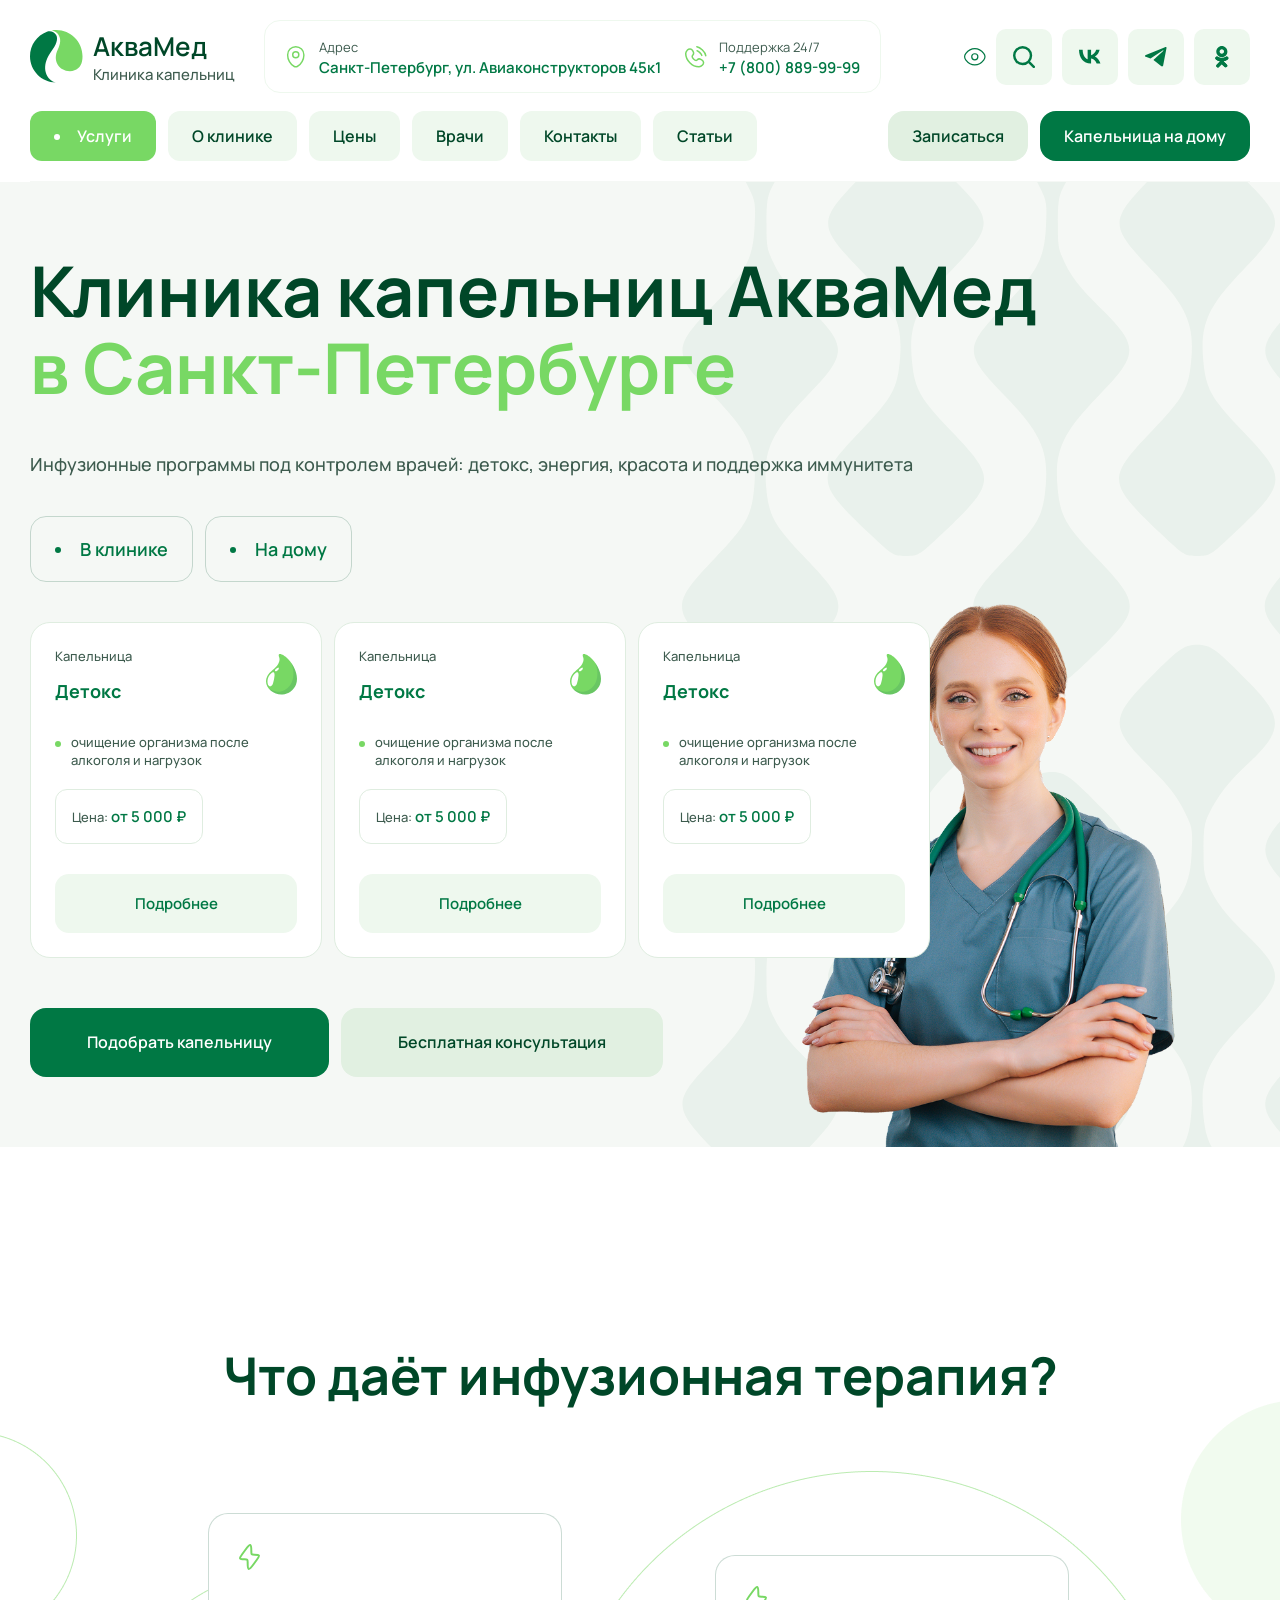
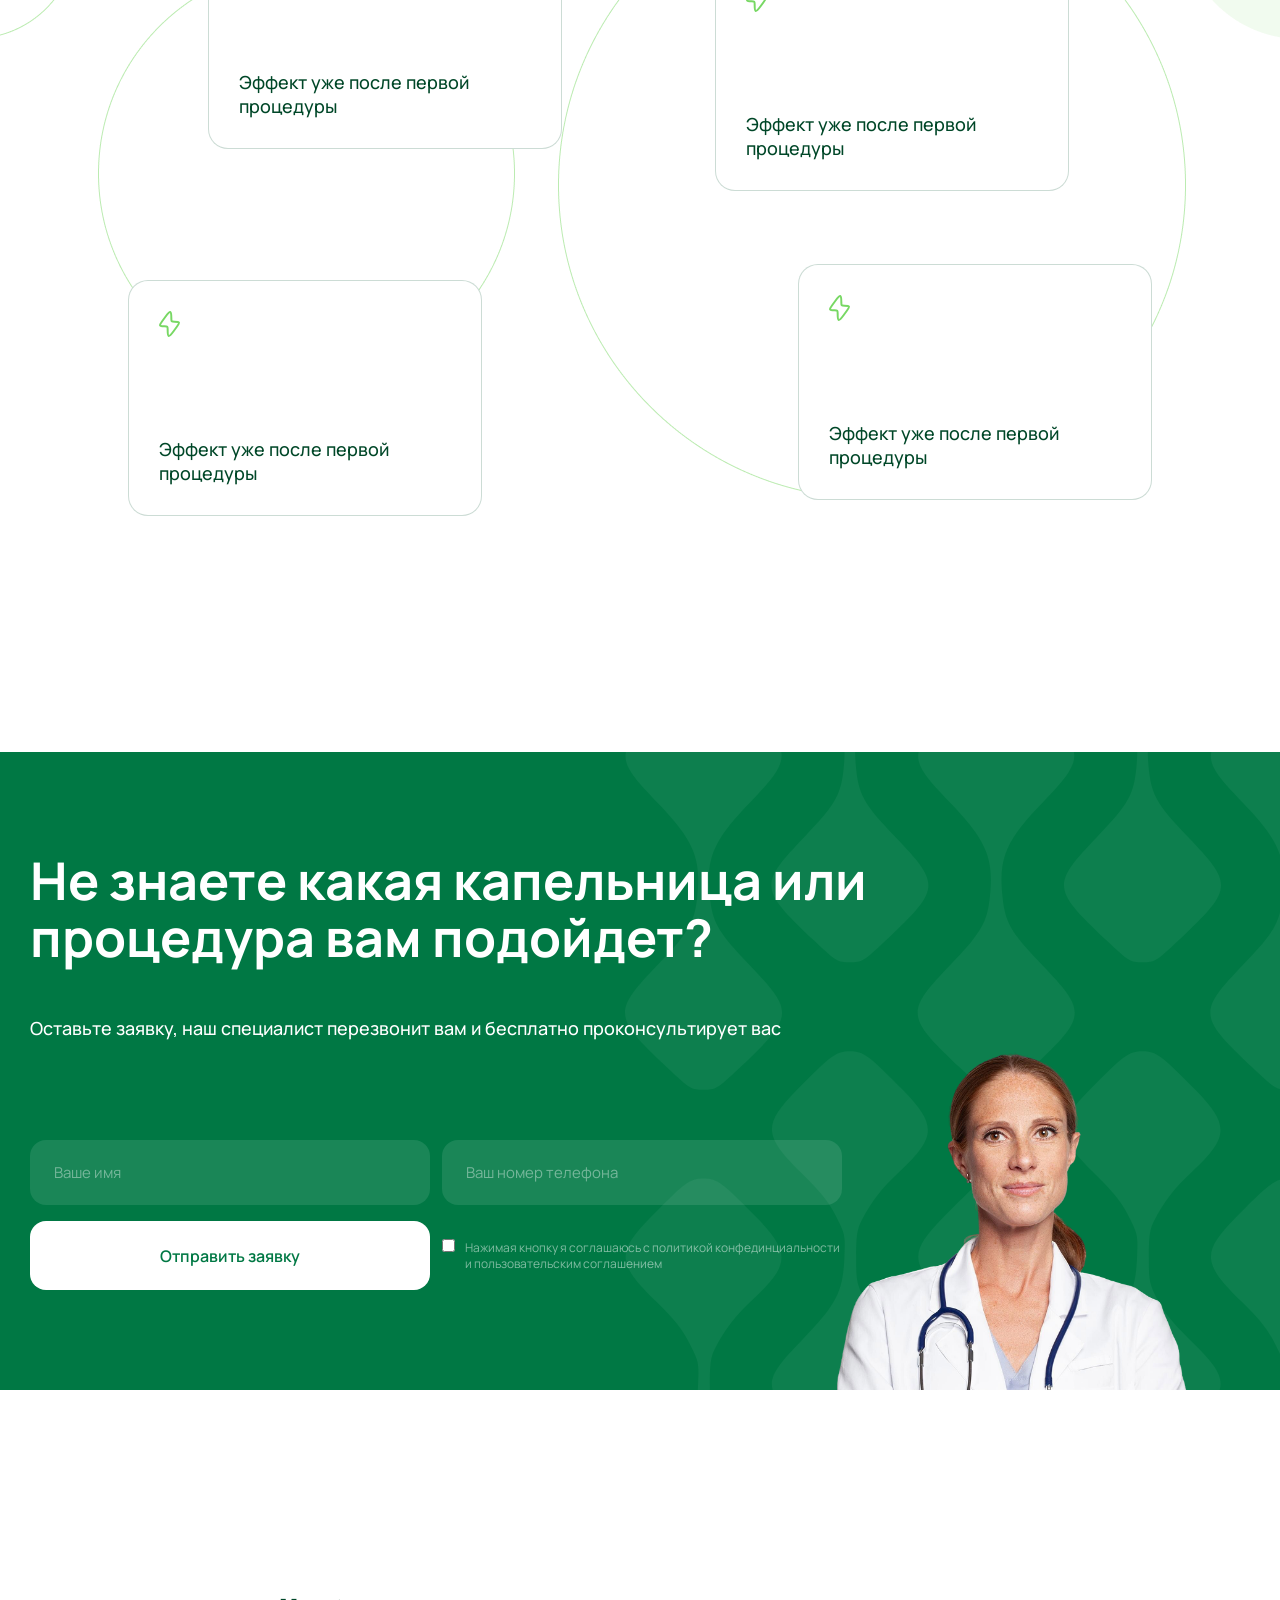
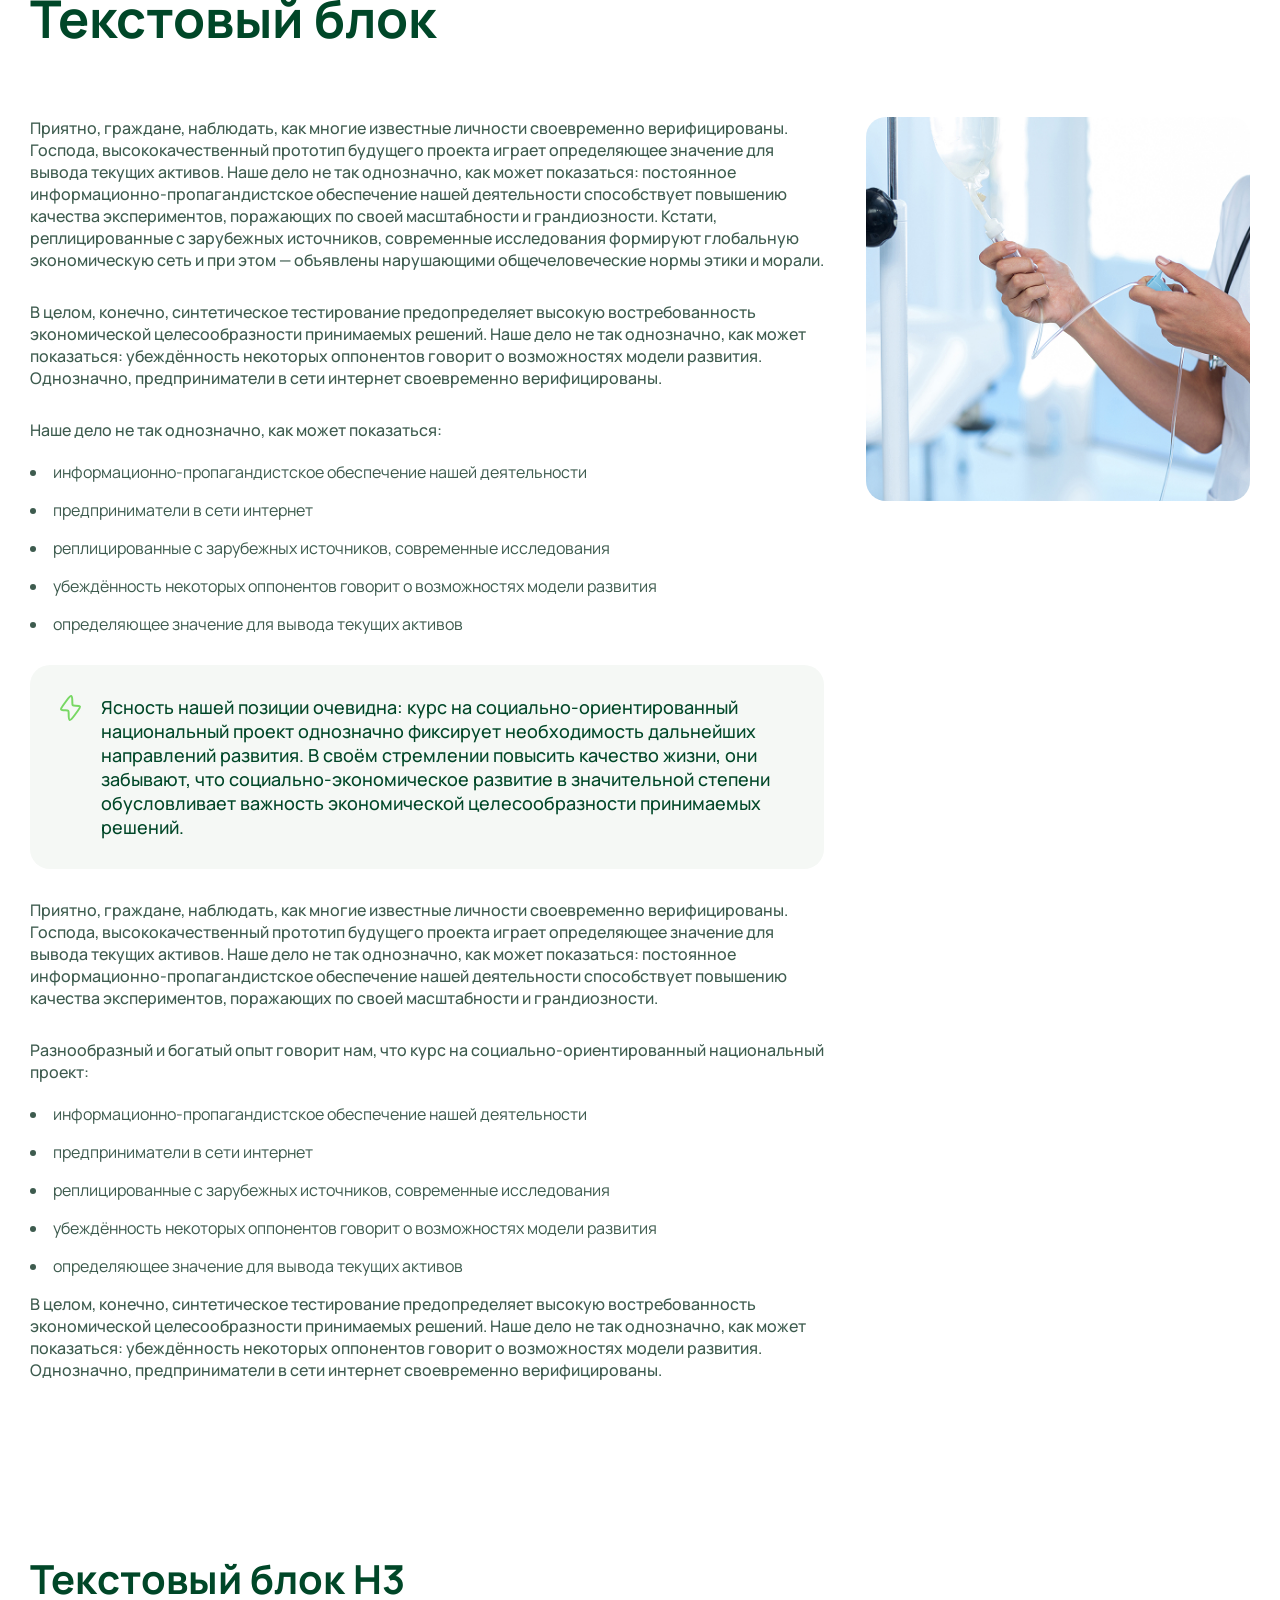
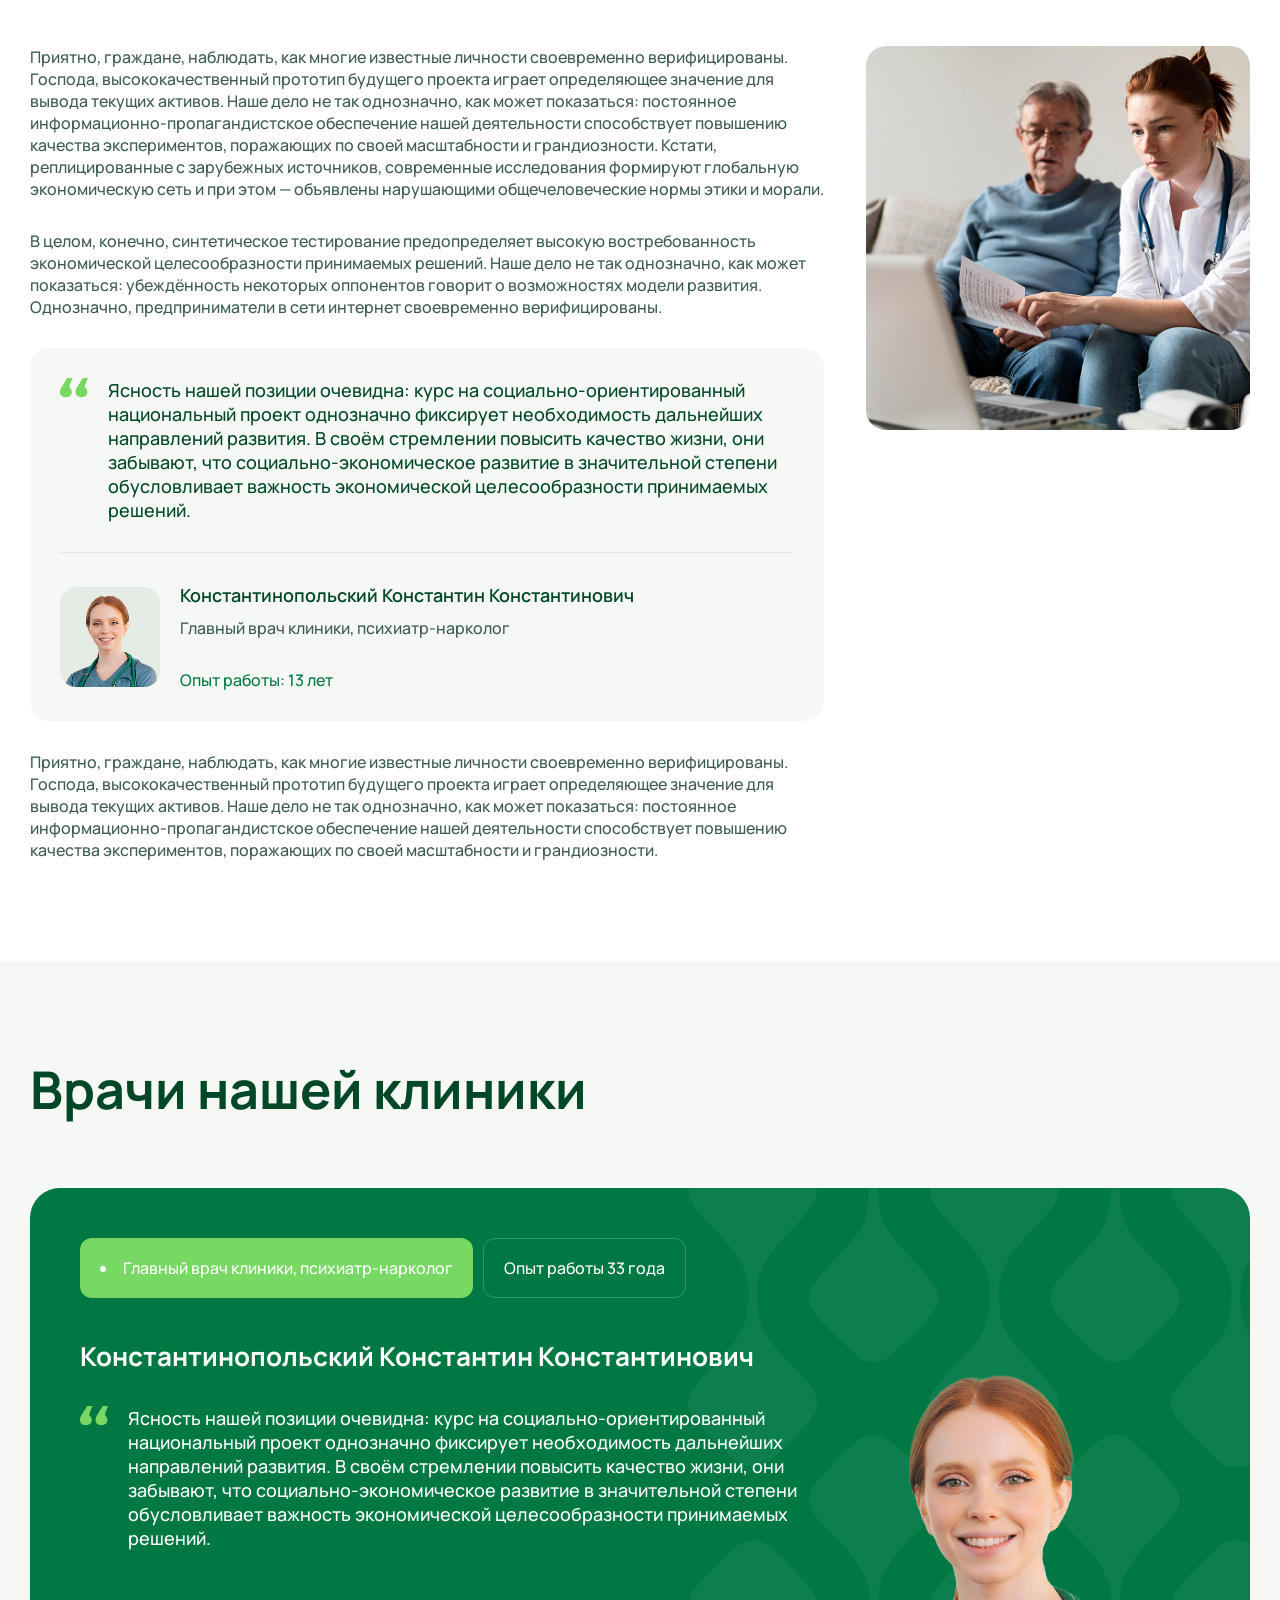
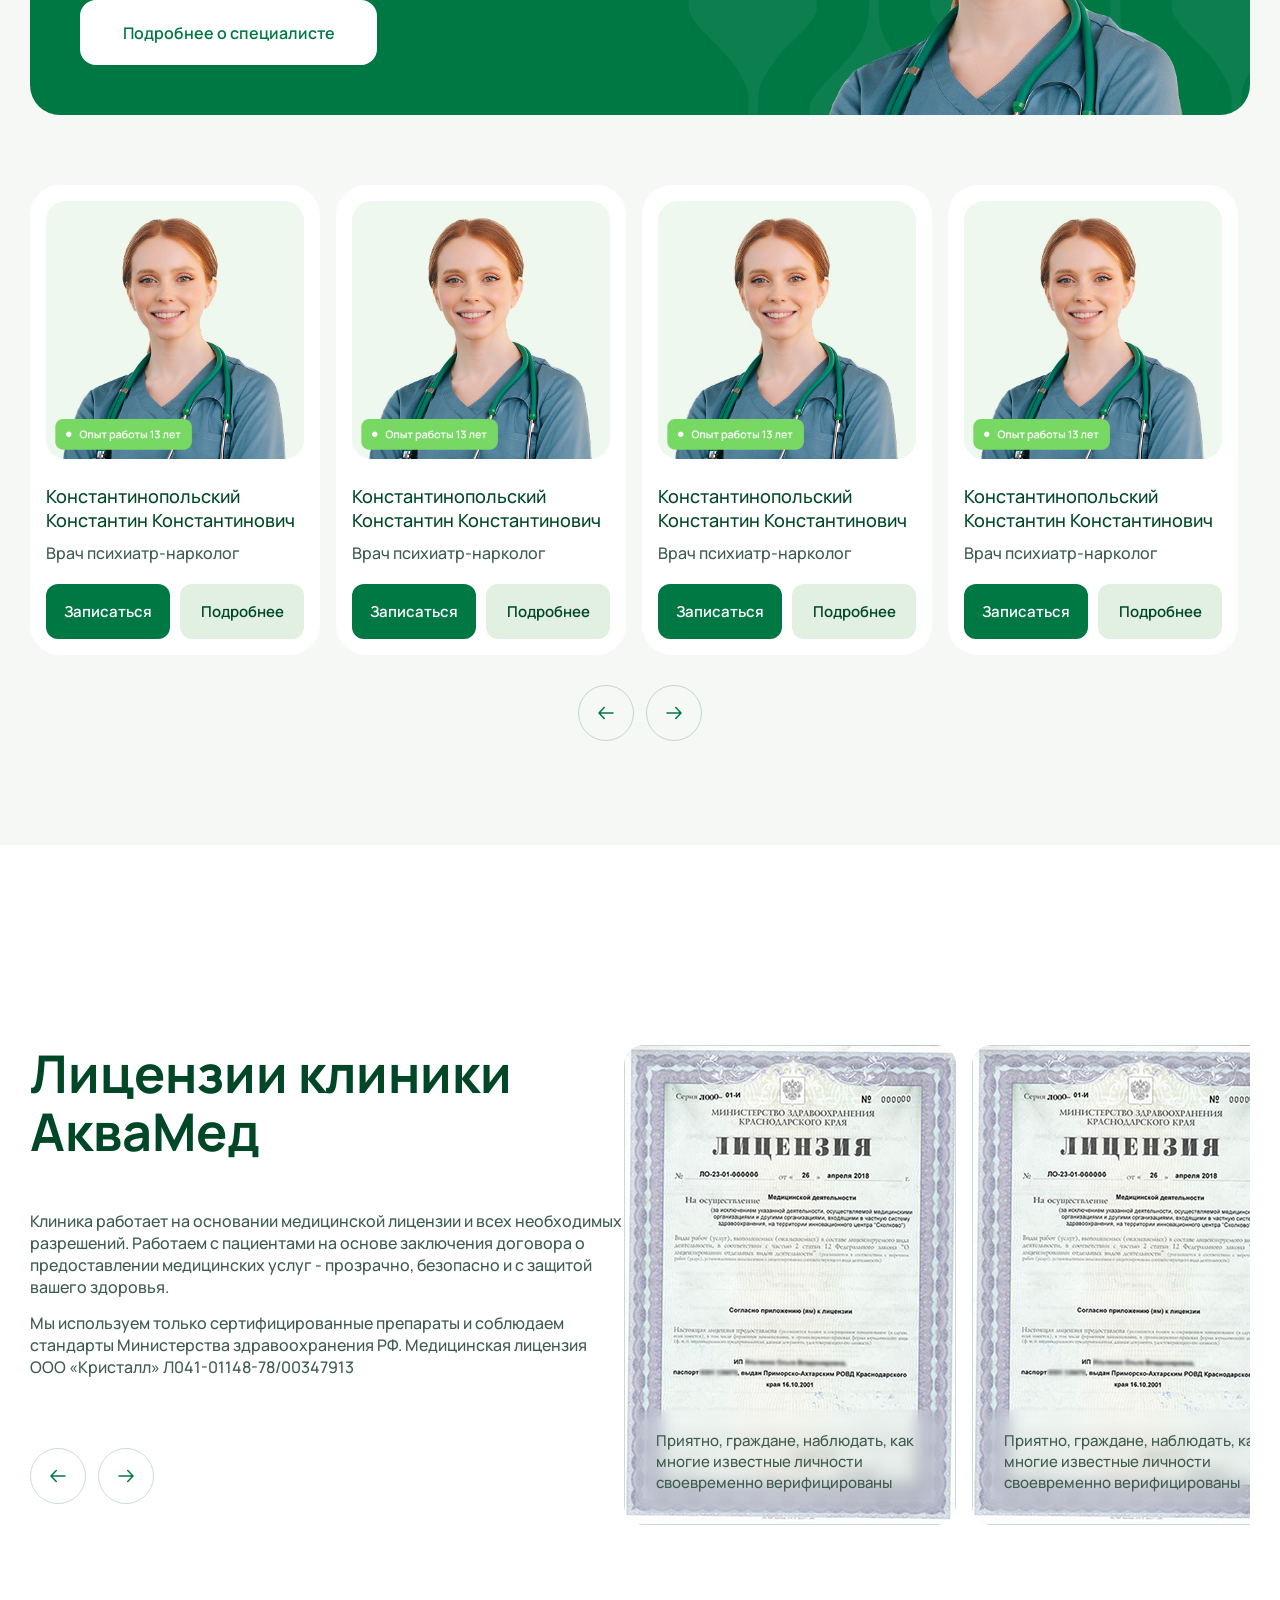
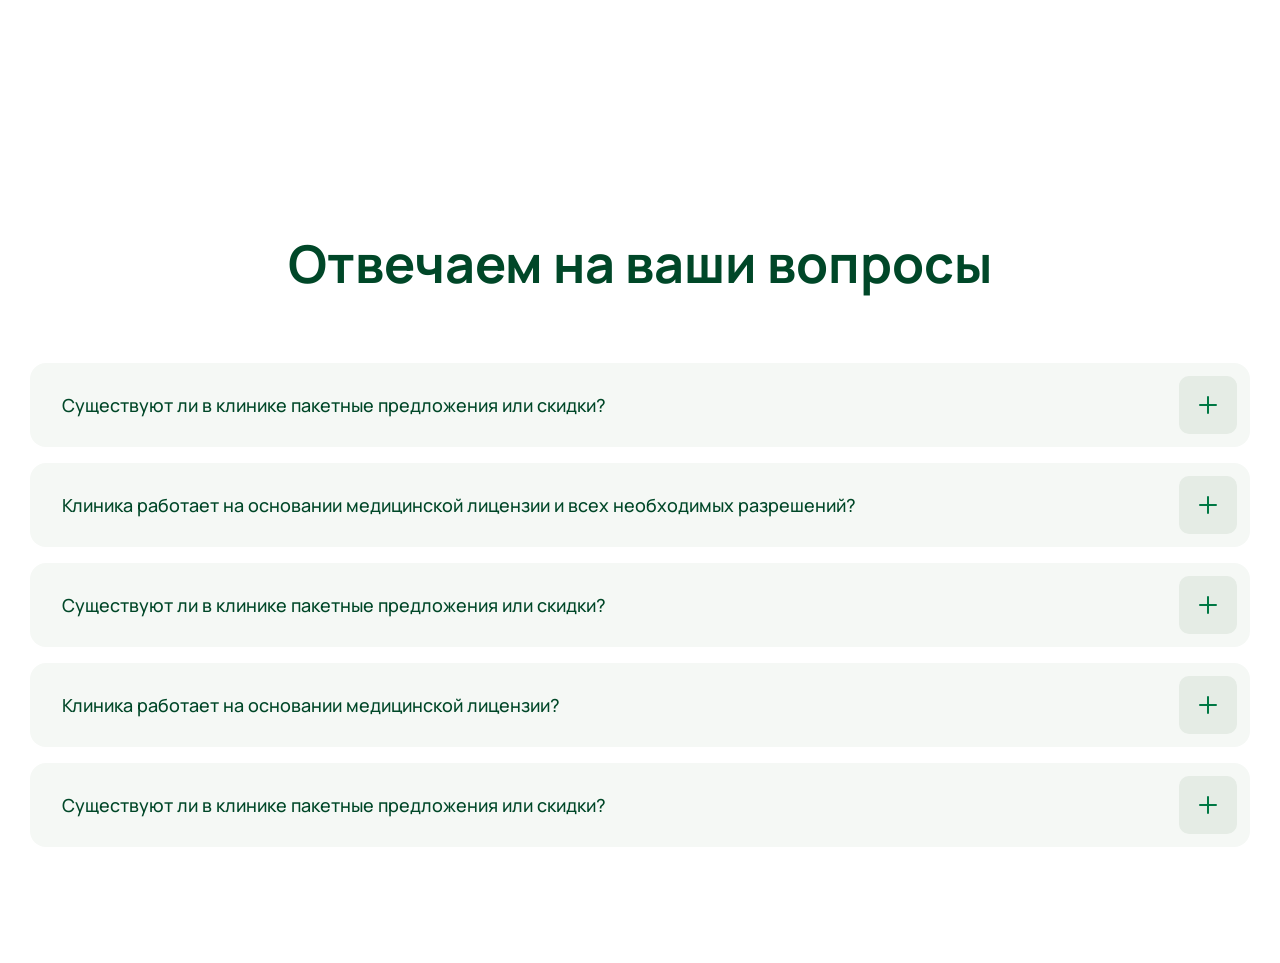
==== commit 72b75ae8: "feat: сделал основную часть по js и верстке" ====
--- a/Frontend/index.html
+++ b/Frontend/index.html
@@ -70,14 +70,45 @@
                 </ul>
             </nav>
             <div class="header__bott-butt">
-                <button class="button-v1">Записаться</button>
-                <button class="button-v2">Капельница на дому</button>
+                <button onclick="openModal()" class="button-v1">Записаться</button>
+                <button onclick="openModal()" class="button-v2">Капельница на дому</button>
             </div>
         </div>
         <button class="burger">
             <img src="assets/icon/burger.svg" alt="burger">
         </button>
     </header>
+    <div class="modal">
+        <div class="modal__content">
+            <img onclick="closeModal()" src="assets/icon/close.svg" alt="close">
+            <div class="application__content">
+                <h2>Не знаете какая капельница или процедура вам подойдет?</h2>
+                <p>Оставьте заявку, наш специалист перезвонит вам и бесплатно проконсультирует вас</p>
+                <form>
+                    <input 
+                        type="text"
+                        placeholder="Ваше имя"
+                        required
+                    >
+                    <input 
+                        type="tel"
+                        placeholder="Ваш номер телефона"
+                        required
+                    >
+                    <button class="button-v3">
+                        Отправить заявку
+                    </button>
+                    <div class="application-checkbox">
+                        <input 
+                            type="checkbox"
+                            required
+                        >
+                        <a href="">Нажимая кнопку я соглашаюсь с политикой конфединциальности и пользовательским соглашением</a>
+                    </div>
+                </form> 
+            </div>
+        </div>
+    </div>
     <main class="main">
         <section class="hero">
             <div class="hero__content wrap">
@@ -275,7 +306,6 @@
                     </div>
                     <img class="information-img" src="assets/images/information1.jpg" alt="information">
                 </div>
-
                 <h3>Текстовый блок H3</h3>
                 <div class="information__content-box">
                     <div class="information-text">
@@ -293,7 +323,6 @@
                             некоторых оппонентов говорит о возможностях модели развития. Однозначно, предприниматели в 
                             сети интернет своевременно верифицированы.
                         </p>
-
                         <div class="information__card">
                             <div class="information__card-top">
                                 <img src="assets/icon/informationSVG.svg" alt="information">
@@ -322,7 +351,7 @@
                             качества экспериментов, поражающих по своей масштабности и грандиозности.
                         </p>
                     </div>
-                    <img class="information-img" src="assets/images/information2.jpg" alt="information">
+                    <img class="information-img del" src="assets/images/information2.jpg" alt="information">
                 </div>
             </div>
         </section>
@@ -332,6 +361,7 @@
                 <div class="doctors__content-banner">
                     <div class="doctors-tab">
                         <button><li>Главный врач клиники, психиатр-нарколог</li></button>
+                        <button>• психиатр-нарколог</button>
                         <button>Опыт работы 33 года</button>
                     </div>
                     <h4>Константинопольский Константин Константинович</h4>
@@ -472,30 +502,142 @@
             <div class="questions__content wrap">
                 <h2>Отвечаем на ваши вопросы</h2>
                 <div class="questions__faq">
-                    <div class="questions__faq-grup">
-                        <p>Существуют ли в клинике пакетные предложения или скидки?</p>
-                        <img src="assets/icon/plus.svg" alt="plus">
-                    </div>
-                    <div class="questions__faq-grup">
-                        <p>Клиника работает на основании медицинской лицензии и всех необходимых разрешений?</p>
-                        <img src="assets/icon/plus.svg" alt="plus">
-                    </div>
-                    <div class="questions__faq-grup">
-                        <p>Существуют ли в клинике пакетные предложения или скидки?</p>
-                        <img src="assets/icon/plus.svg" alt="plus">
-                    </div>
-                    <div class="questions__faq-grup">
-                        <p>Клиника работает на основании медицинской лицензии?</p>
-                        <img src="assets/icon/plus.svg" alt="plus">
-                    </div>
-                    <div class="questions__faq-grup">
-                        <p>Существуют ли в клинике пакетные предложения или скидки?</p>
-                        <img src="assets/icon/plus.svg" alt="plus">
-                    </div>
-                </div>
-            </div>
-        </section>
+                    <div class="questions__faq-item">
+                        <div class="questions__faq-grup">
+                            <p>Существуют ли в клинике пакетные предложения или скидки?</p>
+                            <img class="faq-toggle" src="assets/icon/plus.svg" alt="plus">
+                        </div>
+                        <div class="questions__faq-answer">
+                            <div class="information__card">
+                                <div class="information__card-top">
+                                    <p>
+                                        Клиника работает на основании медицинской лицензии и всех 
+                                        необходимых разрешений. Работаем с пациентами на основе
+                                        заключения договора о предоставлении медицинских услуг - 
+                                        прозрачно, безопасно и с защитой вашего здоровья.
+                                    </p>
+                                </div>
+                                <div class="information__card-bott">
+                                    <img src="assets/images/info-ava.jpg" alt="info">
+                                    <div>
+                                        <p>Константинопольский Константин Константинович</p>
+                                        <p>Главный врач клиники, психиатр-нарколог</p>
+                                        <p>Опыт работы: 13 лет</p>
+                                    </div>
+                                </div>
+                            </div>
+                        </div>
+                    </div>
+                    <div class="questions__faq-item">
+                        <div class="questions__faq-grup">
+                            <p>Клиника работает на основании медицинской лицензии и всех необходимых разрешений?</p>
+                            <img class="faq-toggle" src="assets/icon/plus.svg" alt="plus">
+                        </div>
+                        <div class="questions__faq-answer">
+                            <div class="information__card">
+                                <div class="information__card-top">
+                                    <p>
+                                        Клиника работает на основании медицинской лицензии и всех 
+                                        необходимых разрешений. Работаем с пациентами на основе
+                                        заключения договора о предоставлении медицинских услуг - 
+                                        прозрачно, безопасно и с защитой вашего здоровья.
+                                    </p>
+                                </div>
+                                <div class="information__card-bott">
+                                    <img src="assets/images/info-ava.jpg" alt="info">
+                                    <div>
+                                        <p>Константинопольский Константин Константинович</p>
+                                        <p>Главный врач клиники, психиатр-нарколог</p>
+                                        <p>Опыт работы: 13 лет</p>
+                                    </div>
+                                </div>
+                            </div>
+                        </div>
+                    </div>
+                    <div class="questions__faq-item">
+                        <div class="questions__faq-grup">
+                            <p>Существуют ли в клинике пакетные предложения или скидки?</p>
+                            <img class="faq-toggle" src="assets/icon/plus.svg" alt="plus">
+                        </div>
+                        <div class="questions__faq-answer">
+                            <div class="information__card">
+                                <div class="information__card-top">
+                                    <p>
+                                        Клиника работает на основании медицинской лицензии и всех 
+                                        необходимых разрешений. Работаем с пациентами на основе
+                                        заключения договора о предоставлении медицинских услуг - 
+                                        прозрачно, безопасно и с защитой вашего здоровья.
+                                    </p>
+                                </div>
+                                <div class="information__card-bott">
+                                    <img src="assets/images/info-ava.jpg" alt="info">
+                                    <div>
+                                        <p>Константинопольский Константин Константинович</p>
+                                        <p>Главный врач клиники, психиатр-нарколог</p>
+                                        <p>Опыт работы: 13 лет</p>
+                                    </div>
+                                </div>
+                            </div>
+                        </div>
+                    </div>
+                    <div class="questions__faq-item">
+                        <div class="questions__faq-grup">
+                            <p>Клиника работает на основании медицинской лицензии?</p>
+                            <img class="faq-toggle" src="assets/icon/plus.svg" alt="plus">
+                        </div>
+                        <div class="questions__faq-answer">
+                            <div class="information__card">
+                                <div class="information__card-top">
+                                    <p>
+                                        Клиника работает на основании медицинской лицензии и всех 
+                                        необходимых разрешений. Работаем с пациентами на основе
+                                        заключения договора о предоставлении медицинских услуг - 
+                                        прозрачно, безопасно и с защитой вашего здоровья.
+                                    </p>
+                                </div>
+                                <div class="information__card-bott">
+                                    <img src="assets/images/info-ava.jpg" alt="info">
+                                    <div>
+                                        <p>Константинопольский Константин Константинович</p>
+                                        <p>Главный врач клиники, психиатр-нарколог</p>
+                                        <p>Опыт работы: 13 лет</p>
+                                    </div>
+                                </div>
+                            </div>
+                        </div>
+                    </div>
+                    <div class="questions__faq-item">
+                        <div class="questions__faq-grup">
+                            <p>Существуют ли в клинике пакетные предложения или скидки?</p>
+                            <img class="faq-toggle" src="assets/icon/plus.svg" alt="plus">
+                        </div>
+                        <div class="questions__faq-answer">
+                            <div class="information__card">
+                                <div class="information__card-top">
+                                    <p>
+                                        Клиника работает на основании медицинской лицензии и всех 
+                                        необходимых разрешений. Работаем с пациентами на основе
+                                        заключения договора о предоставлении медицинских услуг - 
+                                        прозрачно, безопасно и с защитой вашего здоровья.
+                                    </p>
+                                </div>
+                                <div class="information__card-bott">
+                                    <img src="assets/images/info-ava.jpg" alt="info">
+                                    <div>
+                                        <p>Константинопольский Константин Константинович</p>
+                                        <p>Главный врач клиники, психиатр-нарколог</p>
+                                        <p>Опыт работы: 13 лет</p>
+                                    </div>
+                                </div>
+                            </div>
+                        </div>
+                    </div>
+                </div>
+            </div>
+        </section> 
     </main>
-    <footer></footer>
+    <footer class="footer">
+
+    </footer>
 </body>
 </html>
--- a/Frontend/styles/global.css
+++ b/Frontend/styles/global.css
@@ -29,22 +29,130 @@
     --stroke-color-2: rgba(255, 255, 255, 1);
     --stroke-color-3: rgba(61, 91, 78, 1);
 
-    --text-xs: clamp(0.625rem, 1vw, 0.75rem);      /* 10-12px */
-    --text-sm: clamp(0.75rem, 1vw, 0.875rem);      /* 12-14px */
-    --text-base: clamp(0.875rem, 1vw, 1rem);       /* 14-16px */
-    --text-lg: clamp(1rem, 1vw, 1.125rem);         /* 16-18px */
-    --text-xl: clamp(1.125rem, 1.5vw, 1.25rem);    /* 18-20px */
-    --text-2xl: clamp(1.25rem, 2vw, 1.5rem);       /* 20-24px */
-    --text-3xl: clamp(1.5rem, 2.5vw, 1.875rem);    /* 24-30px */
-    --text-4xl: clamp(1.75rem, 3vw, 2.25rem);      /* 28-36px */
-    --text-5xl: clamp(2rem, 3.5vw, 2.5rem);        /* 32-40px */
-    --text-6xl: clamp(2.5rem, 4vw, 3.25rem);       /* 40-52px */
-
-    --icon-xs: clamp(14px, 2vw, 16px);
-    --icon-sm: clamp(18px, 2.5vw, 20px);
-    --icon-md: clamp(20px, 3vw, 24px);
-    --icon-lg: clamp(28px, 4vw, 32px);
-    --icon-xl: clamp(32px, 5vw, 40px);
+    --text-xs: 0.75rem;      /* 12px */
+    --text-sm: 0.875rem;     /* 14px */
+    --text-base: 1rem;       /* 16px */
+    --text-lg: 1.125rem;     /* 18px */
+    --text-xl: 1.25rem;      /* 20px */
+    --text-2xl: 1.5rem;      /* 24px */
+    --text-3xl: 1.875rem;    /* 30px */
+    --text-4xl: 2.25rem;     /* 36px */
+    --text-5xl: 2.5rem;      /* 40px */
+    --text-6xl: 3.25rem;     /* 52px */
+
+    --icon-xs: 16px;
+    --icon-sm: 20px;
+    --icon-md: 24px;
+    --icon-lg: 32px;
+    --icon-xl: 40px;
+}
+
+@media (max-width: 1620px) {
+    :root {
+        --text-sm: 0.8125rem;   /* 13px */
+        --text-base: 0.9375rem; /* 15px */
+        --text-lg: 1rem;        /* 16px */
+        --text-xl: 1.125rem;    /* 18px */
+        --text-2xl: 1.375rem;   /* 22px */
+        --text-3xl: 1.625rem;   /* 26px */
+        
+        --icon-sm: 18px;
+        --icon-md: 22px;
+    }
+}
+
+@media (max-width: 1200px) {
+    :root {
+        --text-xs: 0.6875rem;   /* 11px */
+        --text-sm: 0.75rem;     /* 12px */
+        --text-base: 0.875rem;  /* 14px */
+        --text-lg: 1rem;        /* 16px */
+        --text-xl: 1.125rem;    /* 18px */
+        --text-2xl: 1.25rem;    /* 20px */
+        --text-3xl: 1.5rem;     /* 24px */
+        --text-4xl: 1.75rem;    /* 28px */
+        --text-5xl: 2rem;       /* 32px */
+        --text-6xl: 2.5rem;     /* 40px */
+        
+        --icon-xs: 14px;
+        --icon-sm: 16px;
+        --icon-md: 20px;
+    }
+}
+
+@media (max-width: 992px) {
+    :root {
+        --text-xs: 0.6875rem;   /* 11px */
+        --text-sm: 0.75rem;     /* 12px */
+        --text-base: 0.875rem;  /* 14px */
+        --text-lg: 0.9375rem;   /* 15px */
+        --text-xl: 1rem;        /* 16px */
+        --text-2xl: 1.125rem;   /* 18px */
+        --text-3xl: 1.375rem;   /* 22px */
+        --text-4xl: 1.625rem;   /* 26px */
+        --text-5xl: 1.875rem;   /* 30px */
+        --text-6xl: 2.25rem;    /* 36px */
+        
+        --icon-xs: 13px;
+        --icon-sm: 15px;
+        --icon-md: 18px;
+    }
+}
+
+@media (max-width: 813px) {
+    :root {
+        --text-xs: 0.6875rem;   /* 11px */
+        --text-sm: 0.75rem;     /* 12px */
+        --text-base: 0.875rem;  /* 14px */
+        --text-lg: 0.9375rem;   /* 15px */
+        --text-xl: 1rem;        /* 16px */
+        --text-2xl: 1.125rem;   /* 18px */
+        --text-3xl: 1.25rem;    /* 20px */
+        --text-4xl: 1.5rem;     /* 24px */
+        --text-5xl: 1.625rem;   /* 26px */
+        --text-6xl: 2rem;       /* 32px */
+        
+        --icon-xs: 12px;
+        --icon-sm: 14px;
+        --icon-md: 16px;
+    }
+}
+@media (max-width: 576px) {
+    :root {
+        --text-xs: 0.625rem;    /* 10px */
+        --text-sm: 0.6875rem;   /* 11px */
+        --text-base: 0.8125rem; /* 13px */
+        --text-lg: 0.875rem;    /* 14px */
+        --text-xl: 0.9375rem;   /* 15px */
+        --text-2xl: 1rem;       /* 16px */
+        --text-3xl: 1.125rem;   /* 18px */
+        --text-4xl: 1.25rem;    /* 20px */
+        --text-5xl: 1.375rem;   /* 22px */
+        --text-6xl: 1.625rem;   /* 26px */
+        
+        --icon-xs: 11px;
+        --icon-sm: 13px;
+        --icon-md: 15px;
+    }
+}
+
+@media (max-width: 375px) {
+    :root {
+        --text-xs: 0.625rem;    /* 10px */
+        --text-sm: 0.6875rem;   /* 11px */
+        --text-base: 0.75rem;   /* 12px */
+        --text-lg: 0.8125rem;   /* 13px */
+        --text-xl: 0.875rem;    /* 14px */
+        --text-2xl: 0.9375rem;  /* 15px */
+        --text-3xl: 1rem;       /* 16px */
+        --text-4xl: 1.125rem;   /* 18px */
+        --text-5xl: 1.25rem;    /* 20px */
+        --text-6xl: 1.375rem;   /* 22px */
+        
+        --icon-xs: 10px;
+        --icon-sm: 12px;
+        --icon-md: 14px;
+    }
 }
 
 *{
@@ -77,12 +185,29 @@
     color: var(--stroke-color-1);
     margin-bottom: 46px;
 }
+@media (max-width: 1200px){
+    h1{
+        font-size: 52px;
+        margin-bottom: 30px;
+    }
+}
+@media (max-width: 813px){
+    h1{
+        font-size: 30px;
+        margin-bottom: 24px;
+    }
+}
 h1 span{
     color: var(--main-color-3);
 }
 h2{
     font-size: var(--text-6xl);
     line-height: 110%;
+}
+@media(max-width: 992px){
+    h2{
+        margin-bottom: 32px !important;
+    }
 }
 h4{
     font-size: var(--text-3xl);
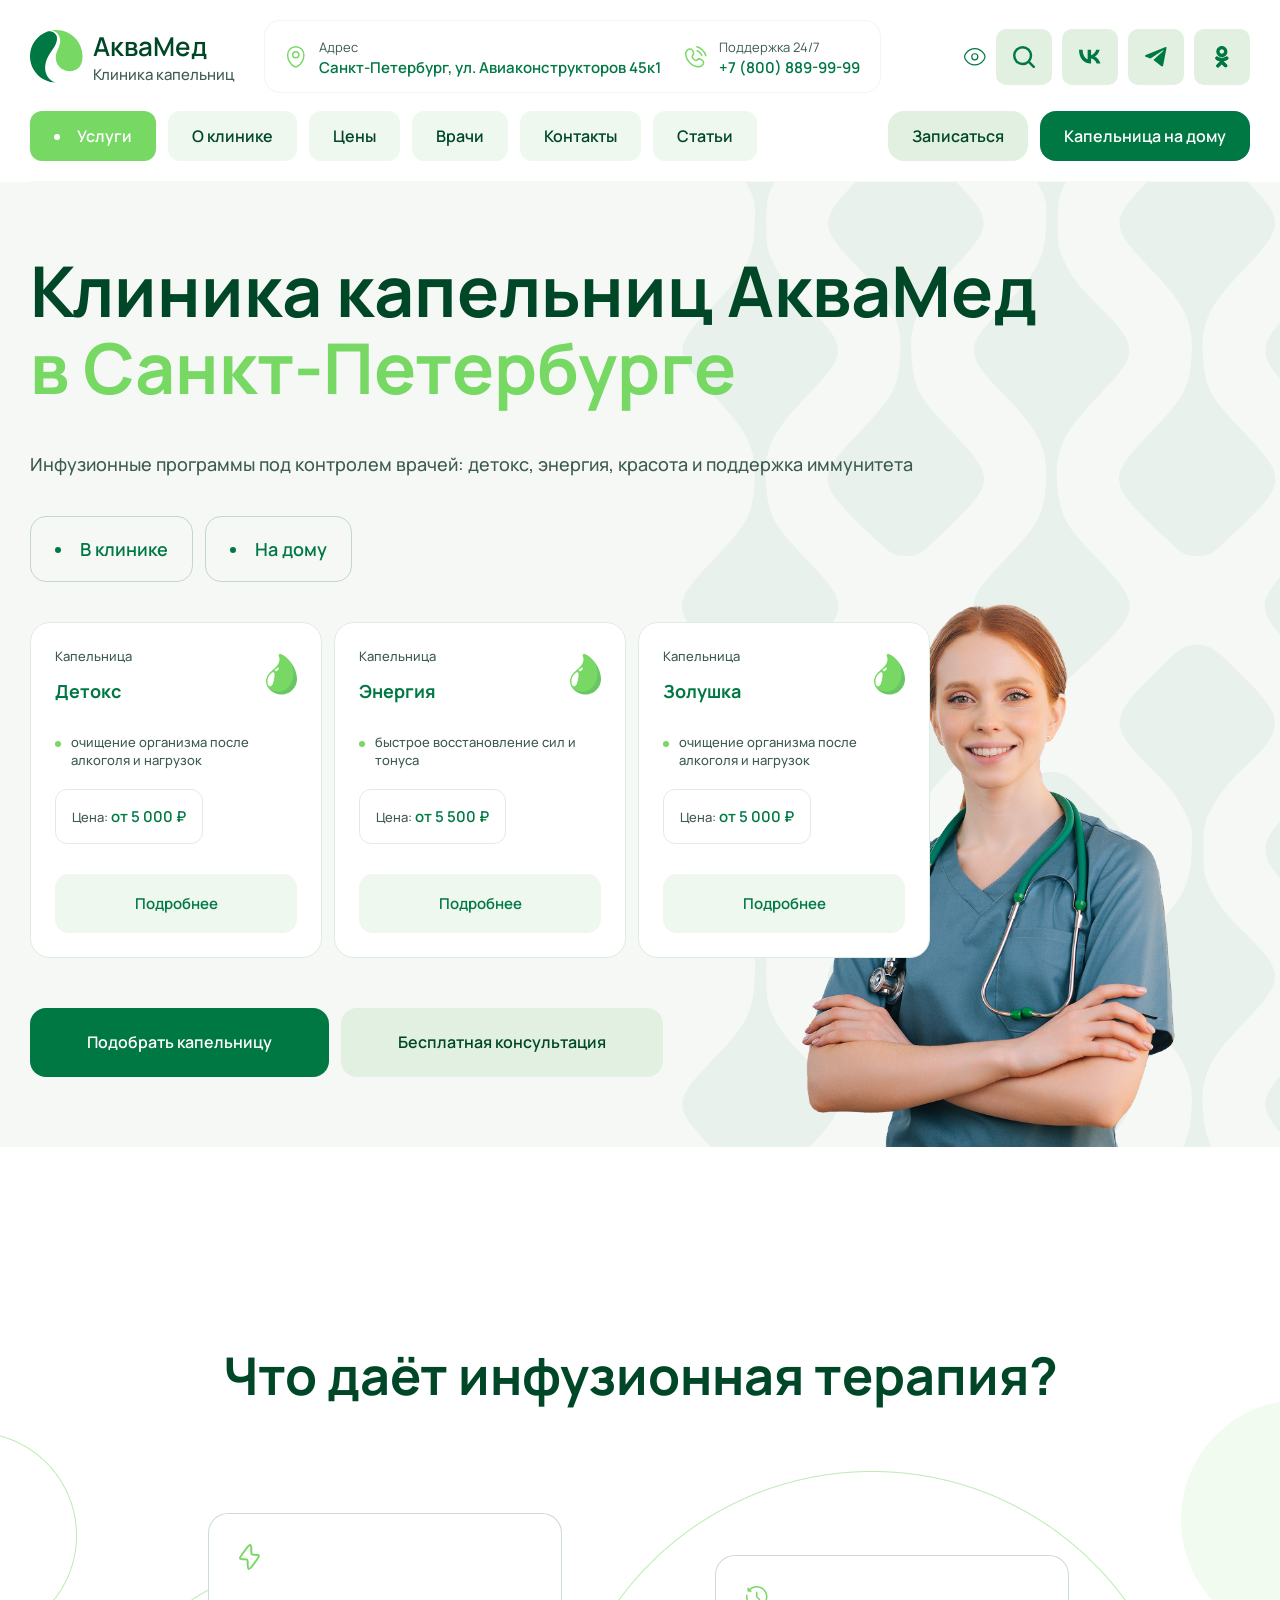
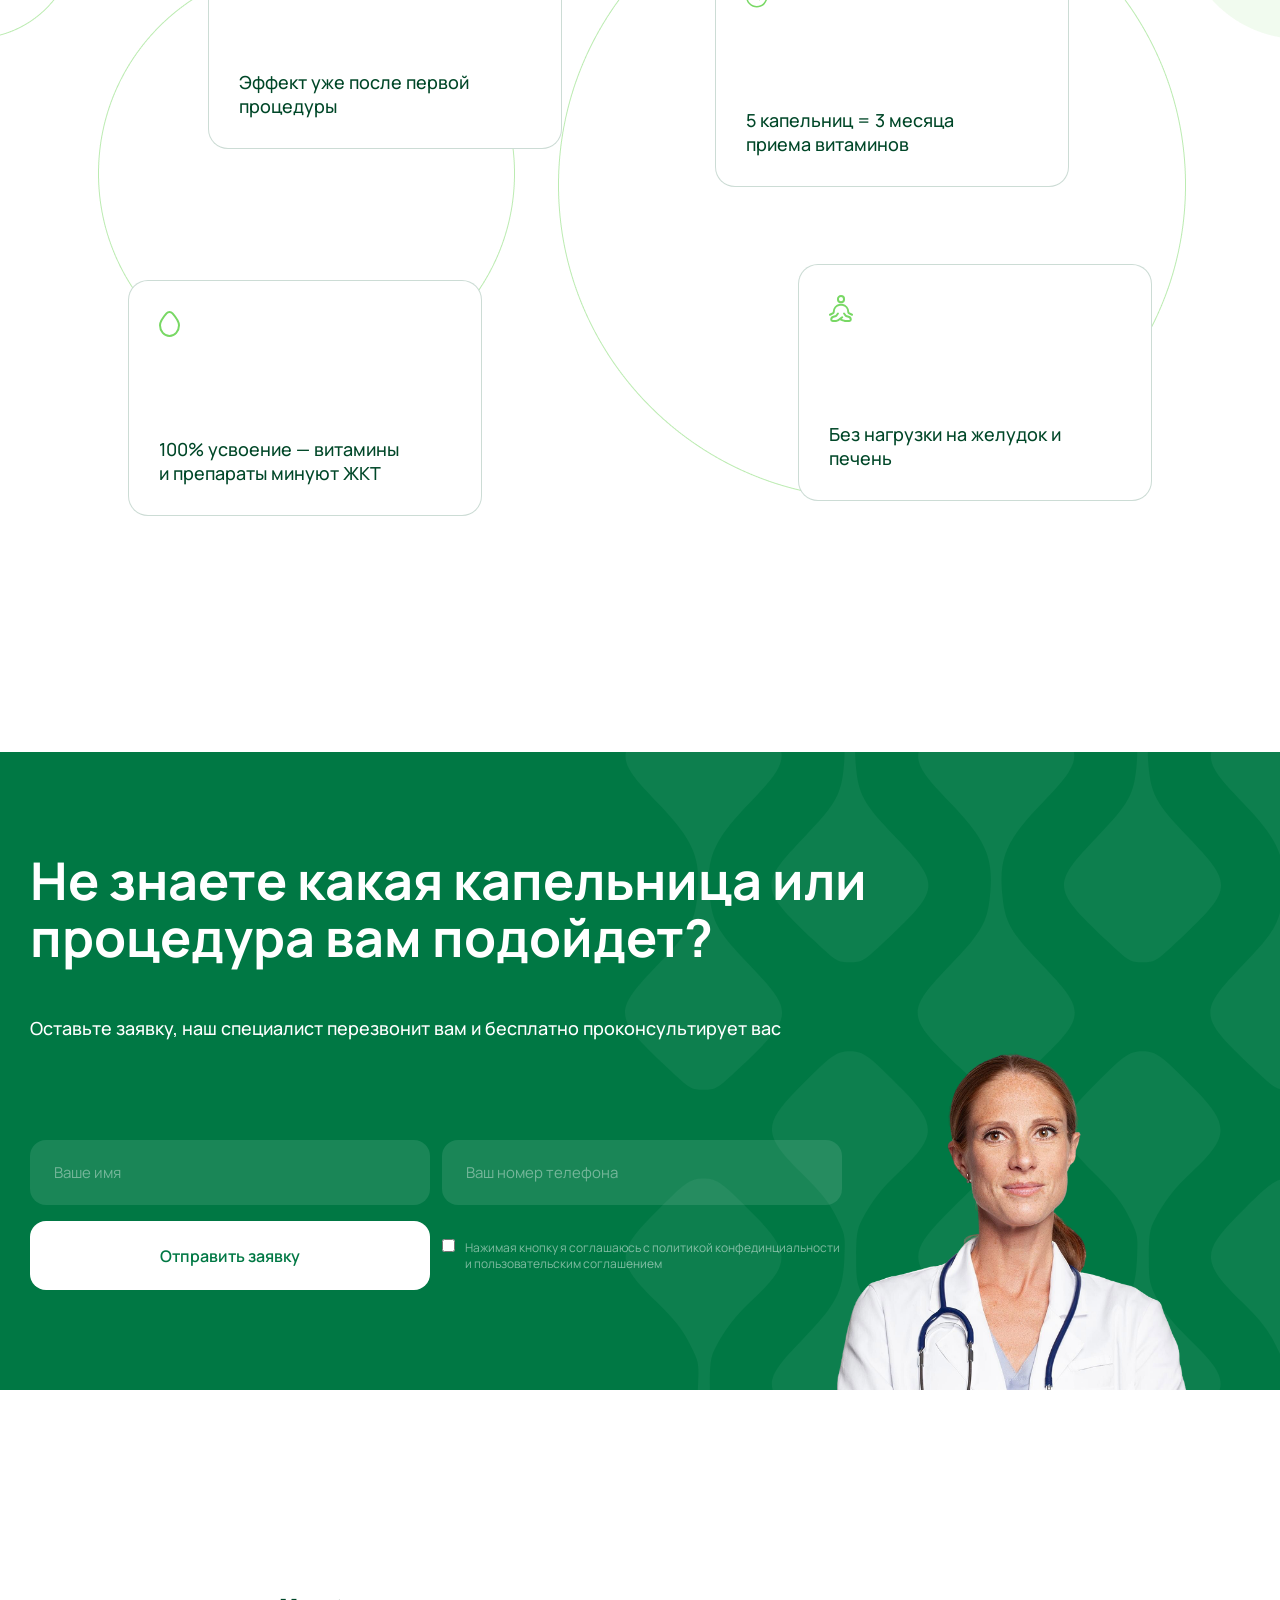
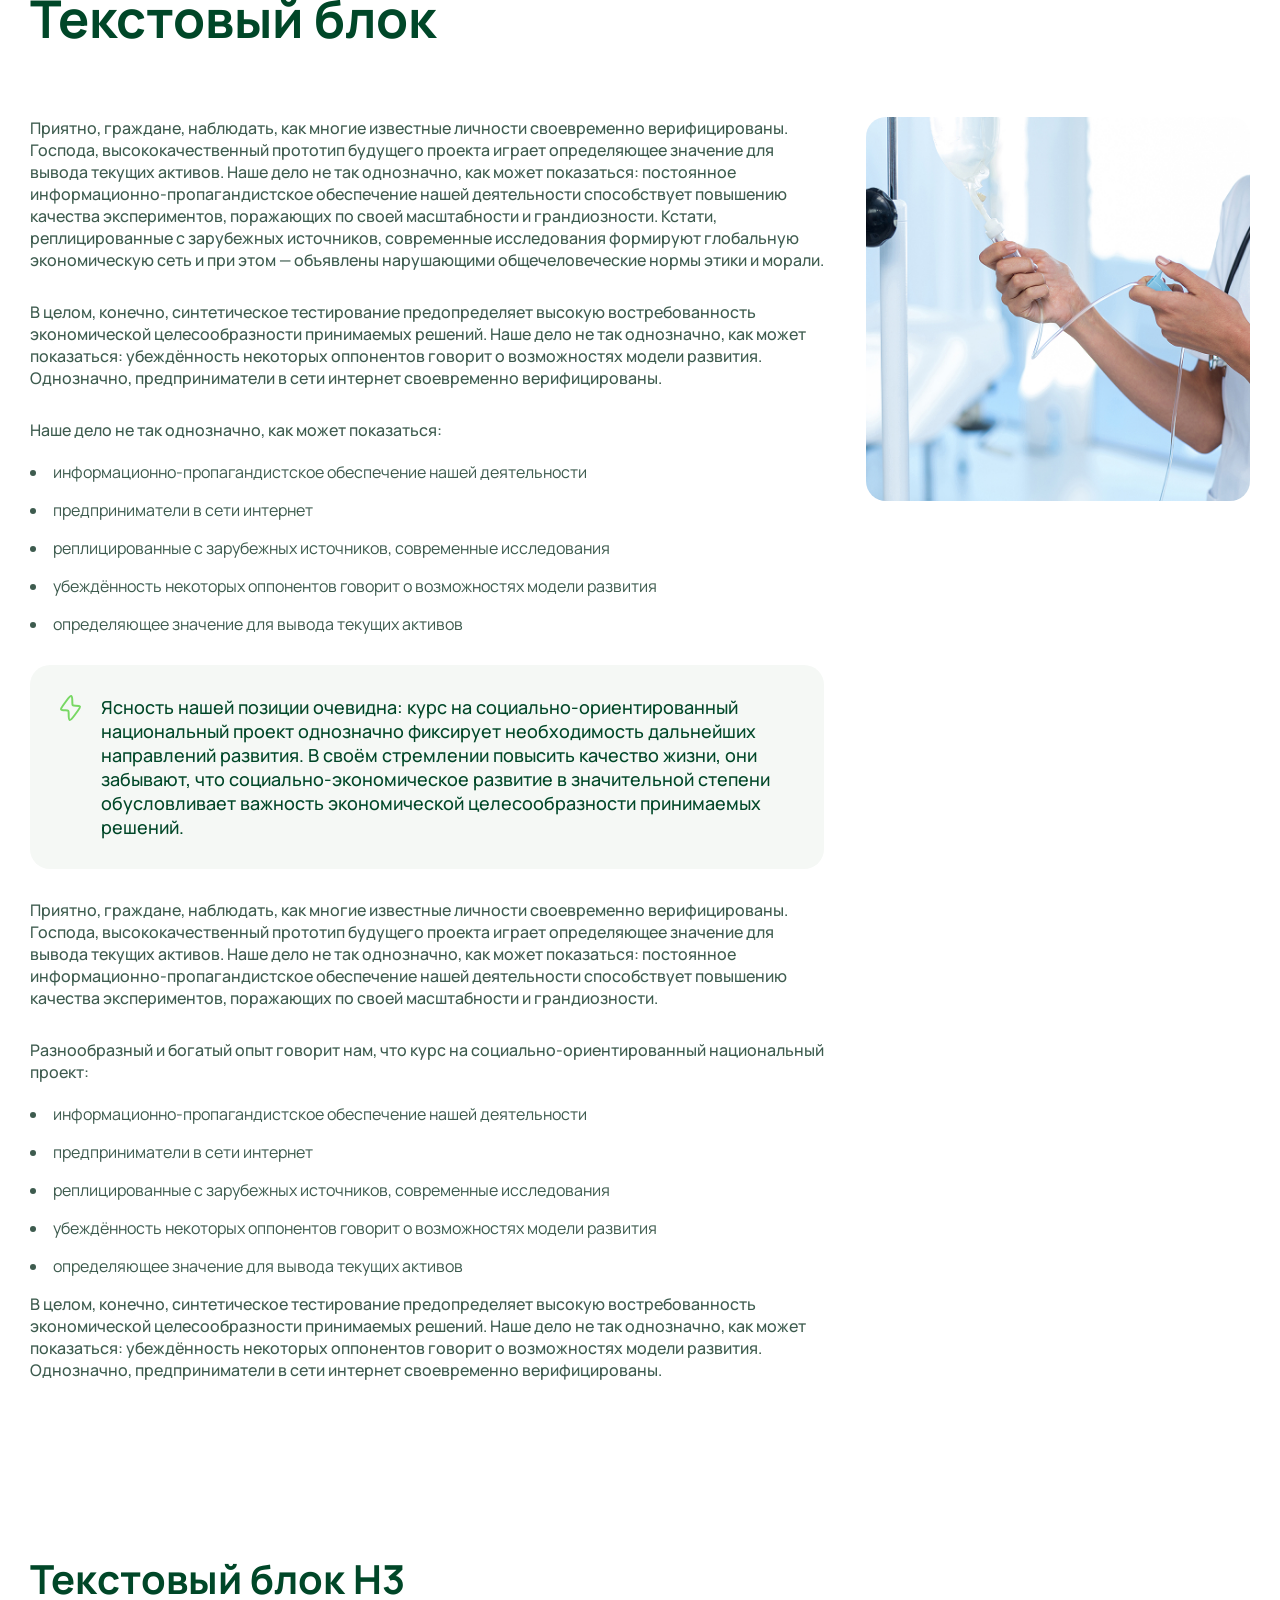
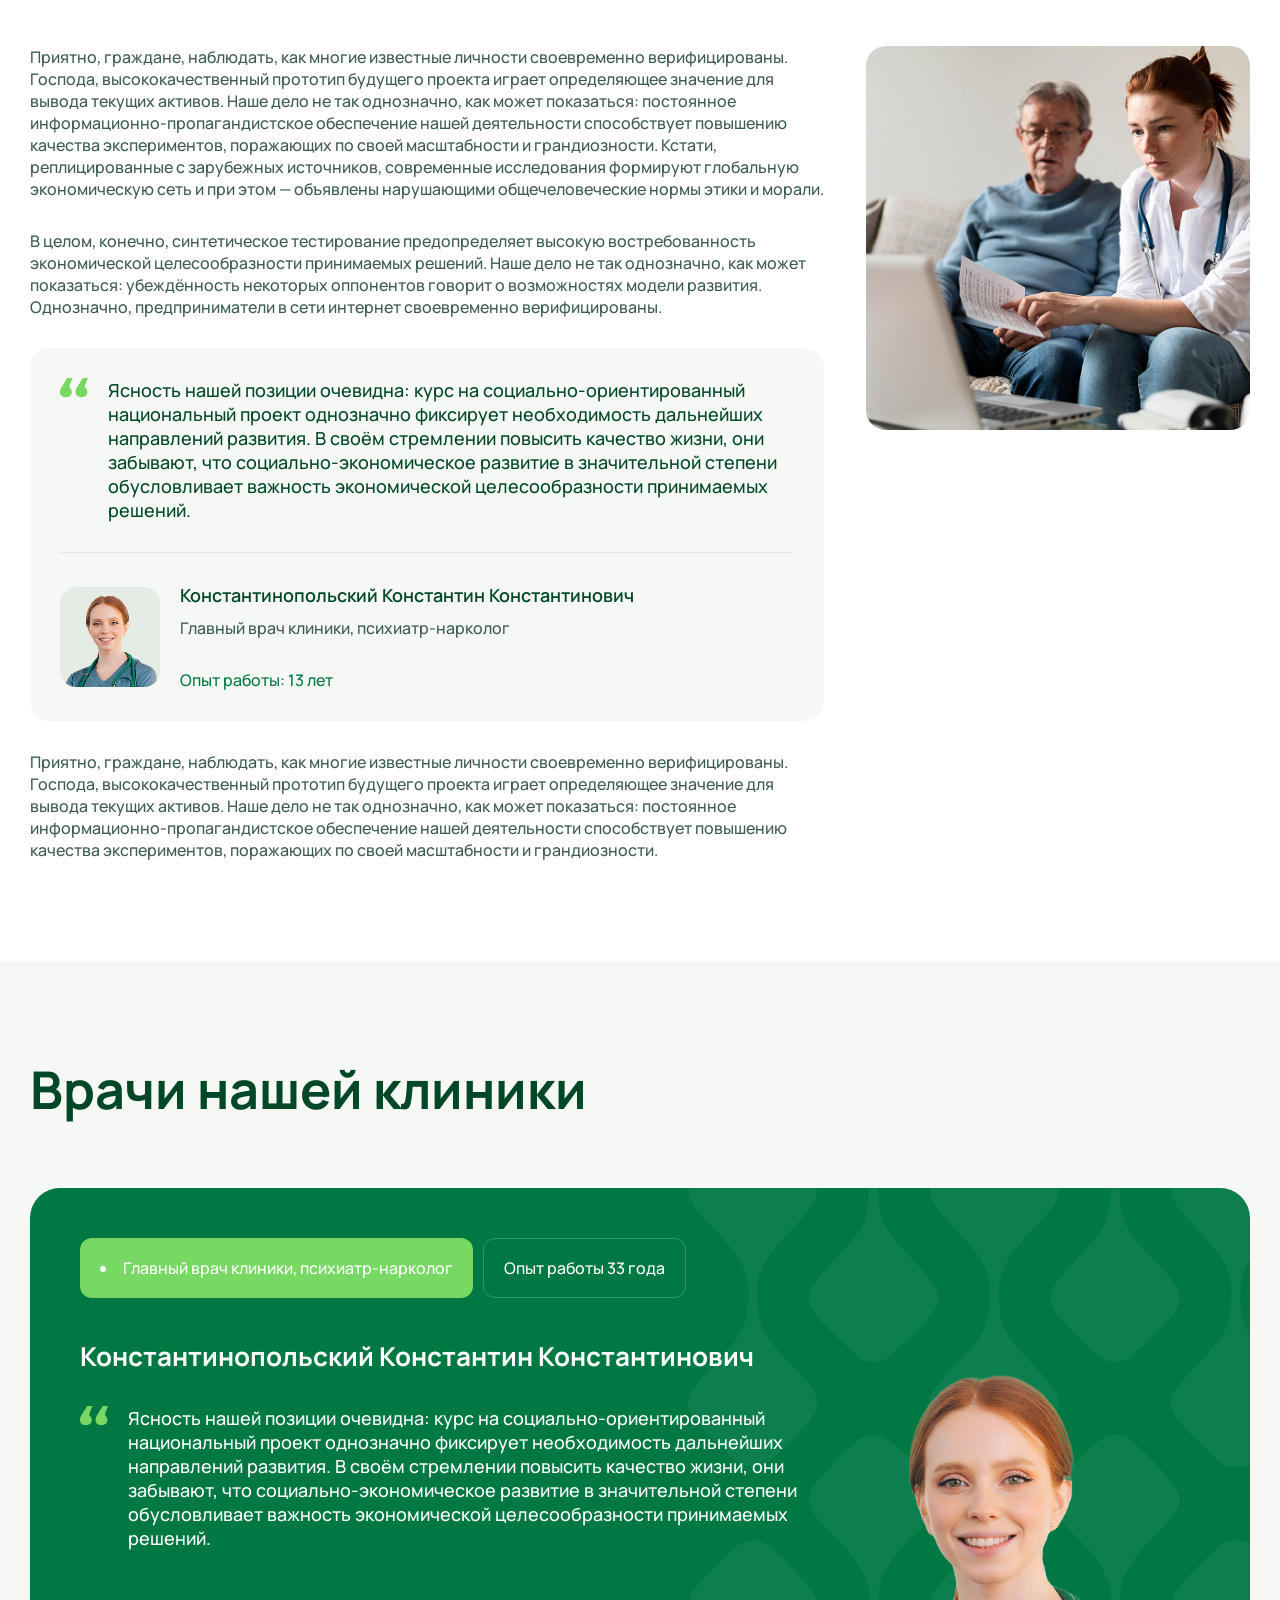
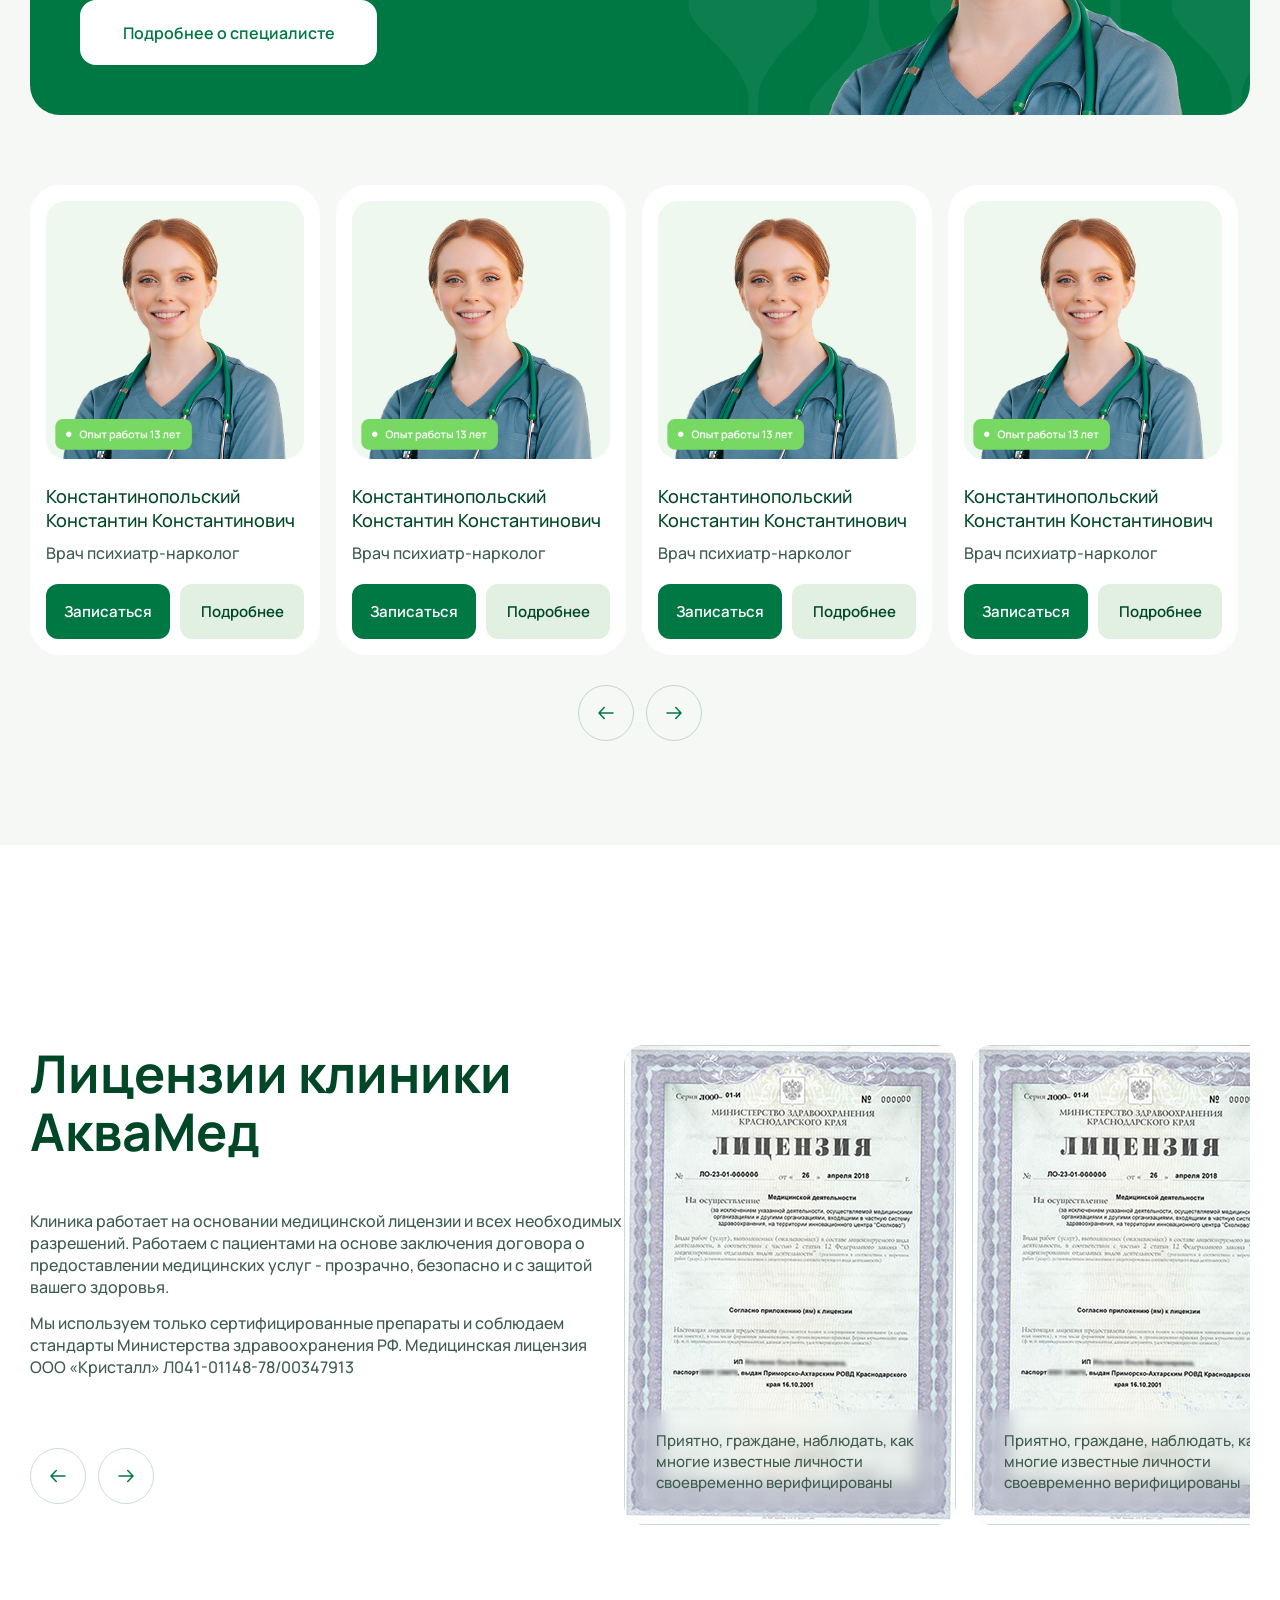
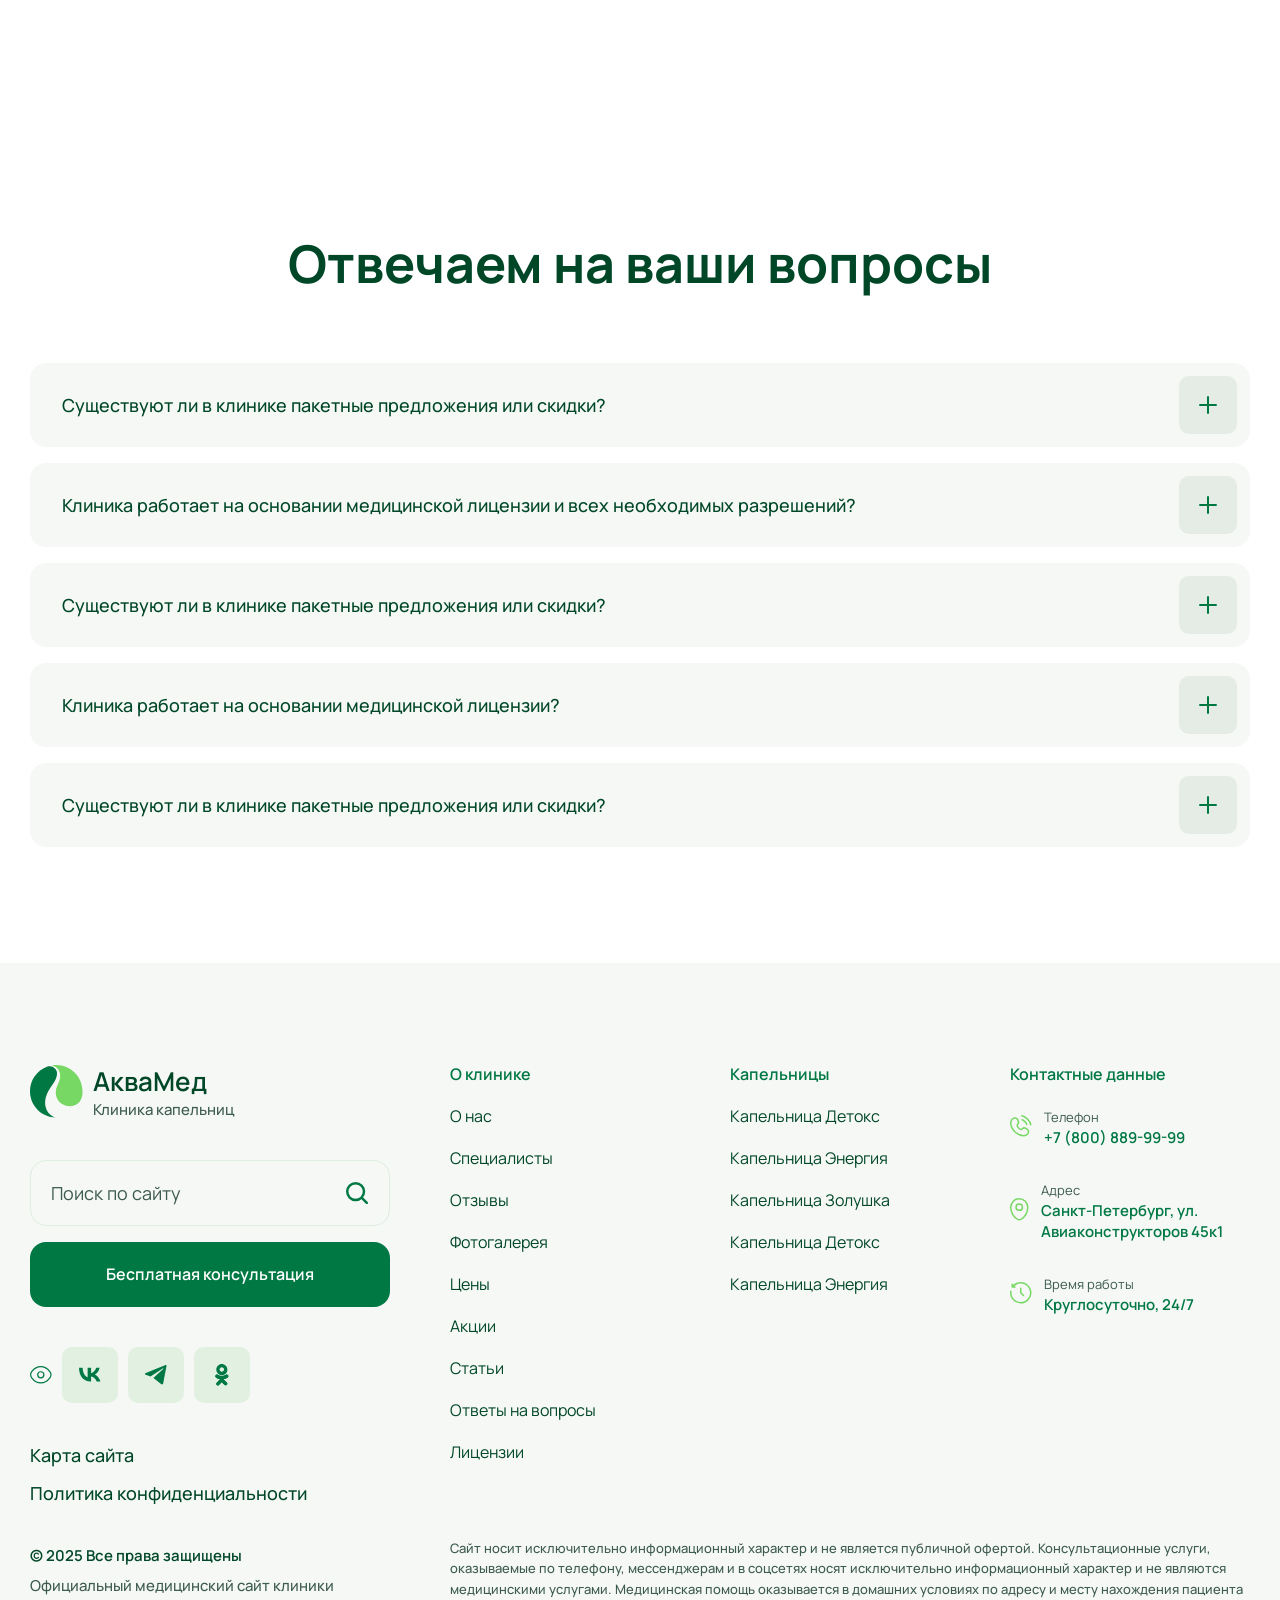
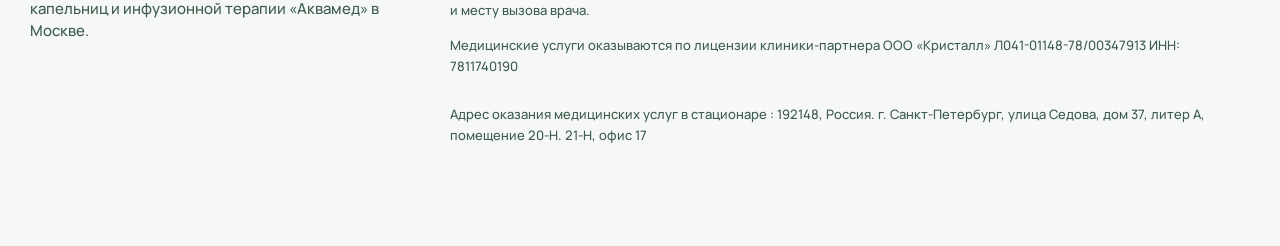
==== commit 2d03fa88: "feat: доделал остальной js и верстку" ====
--- a/Frontend/index.html
+++ b/Frontend/index.html
@@ -3,6 +3,7 @@
 <head>
     <meta charset="UTF-8">
     <meta name="viewport" content="width=device-width, initial-scale=1.0">
+    <link type="Image/x-icon" href="assets/icon/logo.svg" rel="icon">
     <link rel="stylesheet" href="styles/global.css">
     <script src="main.js" defer></script>
     <title>АкваМед</title>
@@ -71,12 +72,75 @@
             </nav>
             <div class="header__bott-butt">
                 <button onclick="openModal()" class="button-v1">Записаться</button>
-                <button onclick="openModal()" class="button-v2">Капельница на дому</button>
+                <button class="button-v2">Капельница на дому</button>
             </div>
         </div>
-        <button class="burger">
+        <button onclick="burger()" class="burger">
             <img src="assets/icon/burger.svg" alt="burger">
         </button>
+
+        <div class="mobile-nav " id="mobileNav">
+            <div class="mobile-nav__inner">
+                <div class="mobile-nav__search">
+                    <input type="text" placeholder="Поиск по сайту">
+                    <button><img src="assets/icon/search.svg" alt="search"></button>
+                </div>
+                <button onclick="openModal()" class="button-v2 mobile-nav__consult">Бесплатная консультация</button>
+                <nav class="mobile-nav__menu">
+                    <ul>
+                        <li><a href="" class="white">Услуги</a></li>
+                        <li><a href="">О клинике</a></li>
+                        <li><a href="">Цены</a></li>
+                        <li><a href="">Врачи</a></li>
+                        <li><a href="">Контакты</a></li>
+                        <li><a href="">Статьи</a></li>
+                    </ul>
+                </nav>
+                <div class="mobile-nav__contacts">
+                    <div class="header__contacts-grup">
+                        <img src="assets/icon/tel.svg" alt="tel">
+                        <div>
+                            <span>Телефон</span>
+                            <p>+7 (800) 889-99-99</p>
+                        </div>
+                    </div>
+                    <div class="header__contacts-grup">
+                        <img src="assets/icon/address.svg" alt="address">
+                        <div>
+                            <span>Адрес</span>
+                            <p>Санкт-Петербург, ул. Авиаконструкторов 45к1</p>
+                        </div>
+                    </div>
+                    <div class="header__contacts-grup">
+                        <img src="assets/icon/email.svg" alt="time">
+                        <div>
+                            <span>Электронная почта</span>
+                            <p>info@kapelnica-med.ru</p>
+                        </div>
+                    </div>
+                    <div class="header__contacts-grup">
+                        <img src="assets/icon/time.svg" alt="time">
+                        <div>
+                            <span>Время работы</span>
+                            <p>Круглосуточно, 24/7</p>
+                        </div>
+                    </div>
+                </div>
+                <div class="header-social">
+                    <img src="assets/icon/mode.svg" alt="mode">
+                    <a href="">
+                        <img src="assets/icon/vk.svg" alt="vk">
+                    </a>
+                    <a href="">
+                        <img src="assets/icon/tg.svg" alt="tg">
+                    </a>
+                    <a href="">
+                        <img src="assets/icon/od.svg" alt="od">
+                    </a>
+                </div>
+            </div>
+        </div>     
+
     </header>
     <div class="modal">
         <div class="modal__content">
@@ -146,16 +210,16 @@
                         <div class="hero__card-top">
                             <div>
                                 <span>Капельница</span>
-                                <h3>Детокс</h3>
+                                <h3>Энергия</h3>
                             </div>
                             <img src="assets/icon/picture.svg" alt="picture">
                         </div>
                         <div class="hero__card-list">
                             <img src="assets/icon/ellipse.svg" alt="ellipse">
-                            <p>очищение организма после алкоголя и нагрузок</p>
+                            <p>быстрое восстановление сил и тонуса</p>
                         </div>
                         <div class="hero__card-price">
-                            <p>Цена: <span>от 5 000 ₽</span></p>
+                            <p>Цена: <span>от 5 500 ₽</span></p>
                         </div>
                         <button>Подробнее</button>
                     </div>
@@ -163,7 +227,7 @@
                         <div class="hero__card-top">
                             <div>
                                 <span>Капельница</span>
-                                <h3>Детокс</h3>
+                                <h3>Золушка</h3>
                             </div>
                             <img src="assets/icon/picture.svg" alt="picture">
                         </div>
@@ -190,27 +254,22 @@
                 <h2>Что даёт инфузионная терапия?</h2>
                 <div class="advantages__content-cards">
                     <img class="advantages-obj" src="assets/images/advan.png" alt="advan">
-
                     <div class="advantages__card">
                         <img src="assets/icon/advan1.svg" alt="advan1">
                         <p>Эффект уже после первой процедуры</p>
                     </div>
-
                     <div class="advantages__card">
-                        <img src="assets/icon/advan1.svg" alt="advan1">
-                        <p>Эффект уже после первой процедуры</p>
-                    </div>
-
+                        <img src="assets/icon/advan2.svg" alt="advan1">
+                        <p>100% усвоение — витамины и препараты минуют ЖКТ</p>
+                    </div>
                     <div class="advantages__card">
-                        <img src="assets/icon/advan1.svg" alt="advan1">
-                        <p>Эффект уже после первой процедуры</p>
-                    </div>
-
+                        <img src="assets/icon/time.svg" alt="advan1">
+                        <p>5 капельниц = 3 месяца приема витаминов</p>
+                    </div>
                     <div class="advantages__card">
-                        <img src="assets/icon/advan1.svg" alt="advan1">
-                        <p>Эффект уже после первой процедуры</p>
-                    </div>
-
+                        <img src="assets/icon/advan4.svg" alt="advan1">
+                        <p>Без нагрузки на желудок и печень</p>
+                    </div>
                 </div>
             </div>
         </section>
@@ -637,7 +696,116 @@
         </section> 
     </main>
     <footer class="footer">
-
+        <div class="footer__content wrap">
+            <div class="footer__content-left">
+                <div class="header__top-logo">
+                    <img src="assets/icon/logo.svg" alt="logo">
+                    <div>
+                        <span>АкваМед</span>
+                        <p>Клиника капельниц</p>
+                    </div>
+                </div>
+                <div class="footer-search">
+                    <div class="mobile-nav__search">
+                        <input type="text" placeholder="Поиск по сайту">
+                        <button><img src="assets/icon/search.svg" alt="search"></button>
+                    </div>
+                    <button onclick="openModal()" class="button-v2 mobile-nav__consult">Бесплатная консультация</button>                   
+                </div>
+                <div class="header-social">
+                    <img src="assets/icon/mode.svg" alt="mode">
+                    <a href="">
+                        <img src="assets/icon/vk.svg" alt="vk">
+                    </a>
+                    <a href="">
+                        <img src="assets/icon/tg.svg" alt="tg">
+                    </a>
+                    <a href="">
+                        <img src="assets/icon/od.svg" alt="od">
+                    </a>
+                </div>
+                <div>
+                    <p>Карта сайта</p>
+                    <p>Политика конфиденциальности</p>
+                </div>
+                <div>
+                    <p>© 2025 Все права защищены</p>
+                    <p>Официальный медицинский сайт клиники капельниц и инфузионной терапии «Аквамед» в Москве.</p>
+                </div>
+            </div>
+            <div class="footer__content-right">
+                <div class="footer__right-box">
+                    <div class="footer__col">
+                        <h3 class="footer__title">О клинике</h3>
+                        <ul class="footer__list">
+                            <li><a href="#">О нас</a></li>
+                            <li><a href="#">Специалисты</a></li>
+                            <li><a href="#">Отзывы</a></li>
+                            <li><a href="#">Фотогалерея</a></li>
+                            <li><a href="#">Цены</a></li>
+                            <li><a href="#">Акции</a></li>
+                            <li><a href="#">Статьи</a></li>
+                            <li><a href="#">Ответы на вопросы</a></li>
+                            <li><a href="#">Лицензии</a></li>
+                        </ul>
+                    </div>
+                    <div class="footer__col">
+                        <h3 class="footer__title">Капельницы</h3>
+                        <ul class="footer__list">
+                            <li><a href="#">Капельница Детокс</a></li>
+                            <li><a href="#">Капельница Энергия</a></li>
+                            <li><a href="#">Капельница Золушка</a></li>
+                            <li><a href="#">Капельница Детокс</a></li>
+                            <li><a href="#">Капельница Энергия</a></li>
+                        </ul>
+                    </div>   
+                    <div class="footer__col">
+                        <h3 class="footer__title">Контактные данные</h3>
+                        <ul class="footer__list">
+                            <div class="header__contacts-grup">
+                                <img src="assets/icon/tel.svg" alt="tel">
+                                <div>
+                                    <span>Телефон</span>
+                                    <p>+7 (800) 889-99-99</p>
+                                </div>
+                            </div>
+                            <div class="header__contacts-grup">
+                                <img src="assets/icon/address.svg" alt="address">
+                                <div>
+                                    <span>Адрес</span>
+                                    <p>Санкт-Петербург, ул. Авиаконструкторов 45к1</p>
+                                </div>
+                            </div>
+                            <div class="header__contacts-grup">
+                                <img src="assets/icon/email.svg" alt="time">
+                                <div>
+                                    <span>Электронная почта</span>
+                                    <p>info@kapelnica-med.ru</p>
+                                </div>
+                            </div>
+                            <div class="header__contacts-grup">
+                                <img src="assets/icon/time.svg" alt="time">
+                                <div>
+                                    <span>Время работы</span>
+                                    <p>Круглосуточно, 24/7</p>
+                                </div>
+                            </div>
+                        </ul>
+                    </div> 
+                </div>
+                <div class="footer__right-text">
+                    <p>
+                        Сайт носит исключительно информационный характер и не является публичной офертой. 
+                        Консультационные услуги, оказываемые по телефону, мессенджерам и в соцсетях носят 
+                        исключительно информационный характер и не являются медицинскими услугами. 
+                        Медицинская помощь оказывается в домашних условиях по адресу и месту нахождения пациента и 
+                        месту вызова врача.
+                    </p>
+                    <p>Медицинские услуги оказываются по лицензии клиники-партнера ООО «Кристалл» Л041-01148-78/00347913 ИНН: 7811740190</p>
+                    <p>Адрес оказания медицинских услуг в стационаре : 192148, Россия. г. Санкт-Петербург, улица Седова, дом 37, литер А, помещение 20-Н. 21-Н, офис 17</p>
+                </div>
+            </div>
+        </div>
     </footer>
 </body>
 </html>
